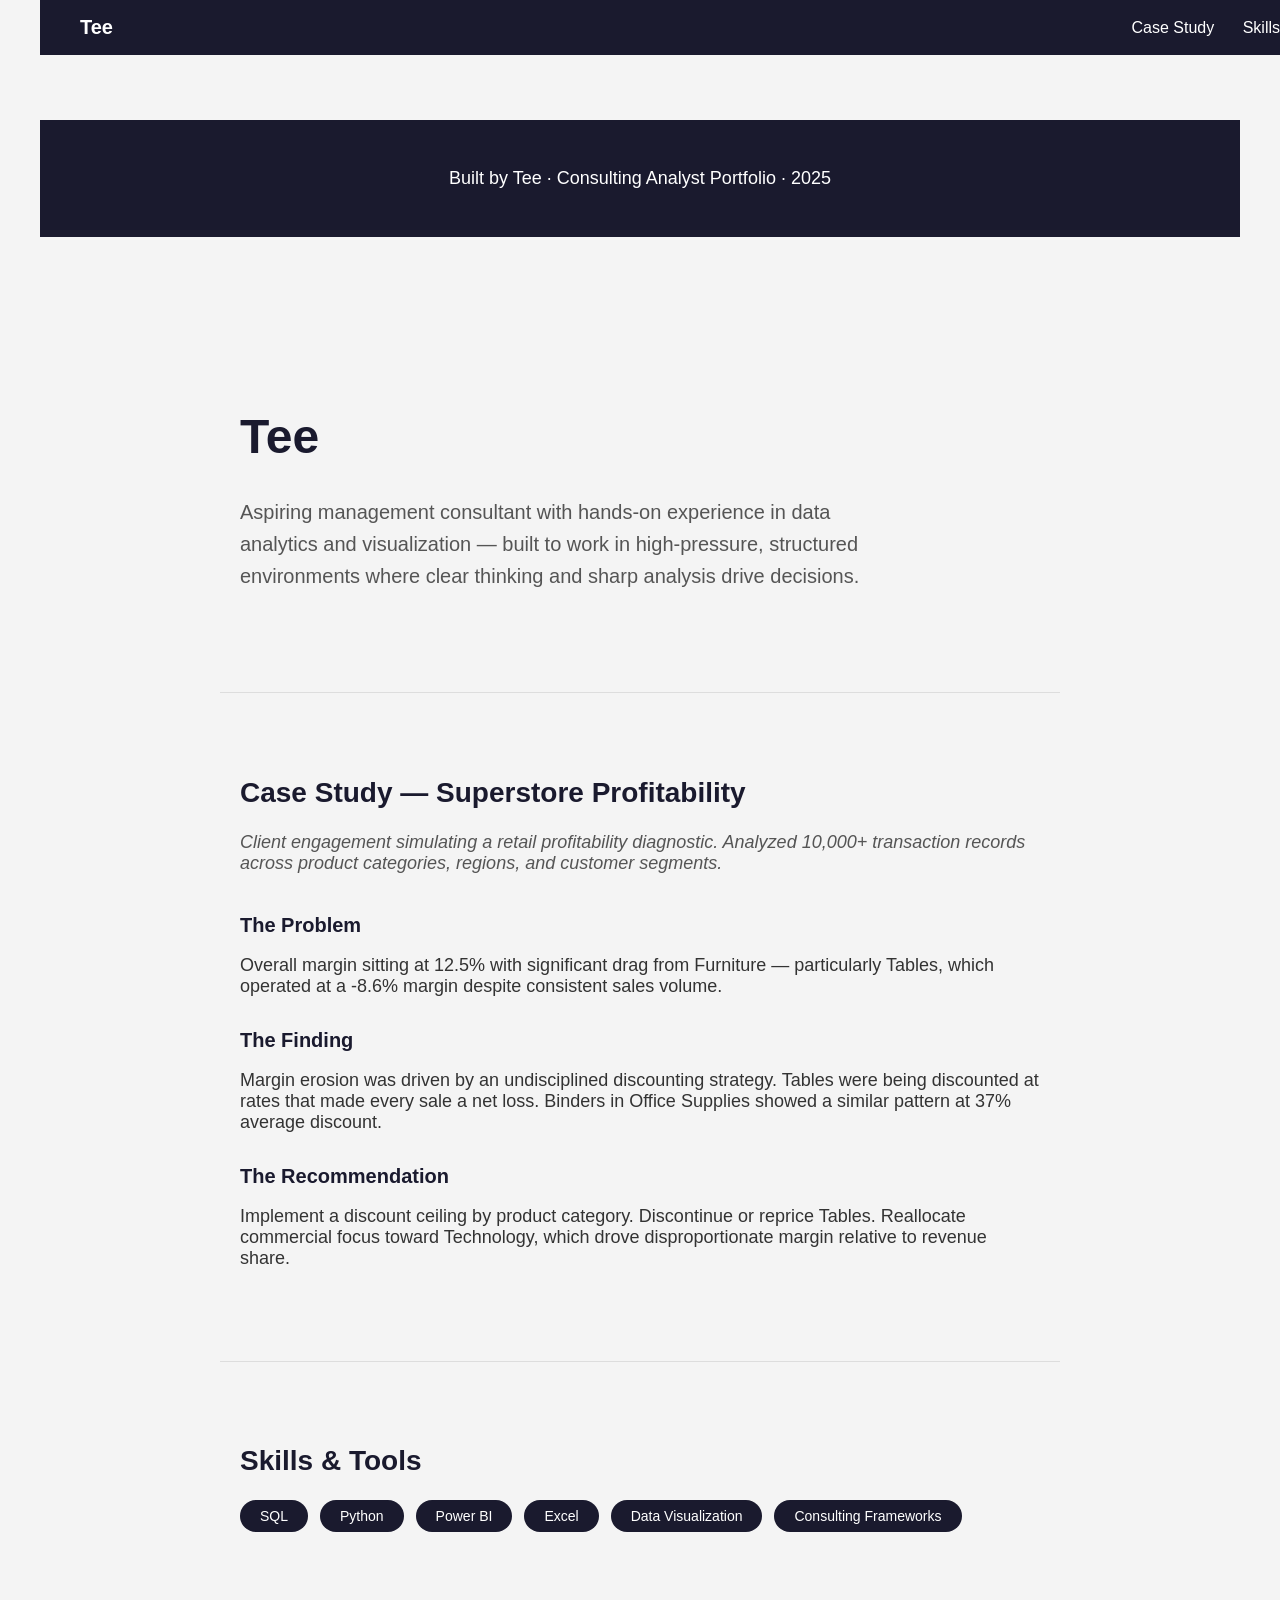
==== index.html @ 63c37767 "Update index.html" ====
<!DOCTYPE html>
<html lang="en">
<head>
  <meta charset="UTF-8">
  <meta name="viewport" content="width=device-width, initial-scale=1.0">
  <title>Tee Pham | Consulting Analyst Portfolio</title>
  <link rel="stylesheet" href="styles.css">
</head>

  <footer class="footer">
  <p>Built by Tee · Consulting Analyst Portfolio · 2025</p>
</footer>
  
<body>

  <nav class="navbar">
  <span class="nav-name">Tee</span>
  <div class="nav-links">
    <a href="#case">Case Study</a>
    <a href="#skills">Skills</a>
  </div>
</nav>
  
  <div class="hero">
    <h1>Tee</h1>
    <p class="tagline">Aspiring management consultant with hands-on experience in data analytics and visualization — built to work in high-pressure, structured environments where clear thinking and sharp analysis drive decisions.</p>
  </div>

<div class="section" id="case">
  <h2>Case Study — Superstore Profitability</h2>
  <p class="case-context">Client engagement simulating a retail profitability diagnostic. Analyzed 10,000+ transaction records across product categories, regions, and customer segments.</p>

  <div class="finding">
    <h3>The Problem</h3>
    <p>Overall margin sitting at 12.5% with significant drag from Furniture — particularly Tables, which operated at a -8.6% margin despite consistent sales volume.</p>
  </div>

  <div class="finding">
    <h3>The Finding</h3>
    <p>Margin erosion was driven by an undisciplined discounting strategy. Tables were being discounted at rates that made every sale a net loss. Binders in Office Supplies showed a similar pattern at 37% average discount.</p>
  </div>

  <div class="finding">
    <h3>The Recommendation</h3>
    <p>Implement a discount ceiling by product category. Discontinue or reprice Tables. Reallocate commercial focus toward Technology, which drove disproportionate margin relative to revenue share.</p>
  </div>
</div>

<div class="section" id="skills">
  <h2>Skills & Tools</h2>
  <div class="skills-grid">
    <div class="skill-item">SQL</div>
    <div class="skill-item">Python</div>
    <div class="skill-item">Power BI</div>
    <div class="skill-item">Excel</div>
    <div class="skill-item">Data Visualization</div>
    <div class="skill-item">Consulting Frameworks</div>
  </div>
</div>
</body>
</html>
---- styles.css ----
body {
  font-family: Arial, sans-serif;
  background-color: #f4f4f4;
  color: #333333;
  margin: 0;
  padding: 40px;
}

h1 {
  font-size: 48px;
  color: #1a1a2e;
}

p {
  font-size: 18px;
}
.hero {
  max-width: 800px;
  margin: 0 auto;
  padding: 80px 20px;
}

.tagline {
  font-size: 20px;
  color: #555555;
  line-height: 1.6;
  max-width: 650px;
}
.section {
  max-width: 800px;
  margin: 0 auto;
  padding: 60px 20px;
  border-top: 1px solid #dddddd;
}

h2 {
  font-size: 28px;
  color: #1a1a2e;
}
.skills-grid {
  display: flex;
  flex-wrap: wrap;
  gap: 12px;
  margin-top: 20px;
}

.skill-item {
  background-color: #1a1a2e;
  color: #ffffff;
  padding: 8px 20px;
  border-radius: 20px;
  font-size: 14px;
}
.navbar {
  position: fixed;
  top: 0;
  width: 100%;
  background-color: #1a1a2e;
  padding: 16px 40px;
  display: flex;
  justify-content: space-between;
  align-items: center;
  box-sizing: border-box;
}

.nav-name {
  color: #ffffff;
  font-size: 20px;
  font-weight: bold;
}

.nav-links a {
  color: #ffffff;
  text-decoration: none;
  margin-left: 24px;
  font-size: 16px;
}

.hero {
  padding-top: 140px;
}

.footer {
  background-color: #1a1a2e;
  color: #ffffff;
  text-align: center;
  padding: 30px;
  margin-top: 80px;
  font-size: 14px;
}

.finding {
  margin-bottom: 32px;
}

.finding h3 {
  color: #1a1a2e;
  font-size: 20px;
  margin-bottom: 8px;
}

.case-context {
  color: #555555;
  font-style: italic;
  margin-bottom: 40px;
}
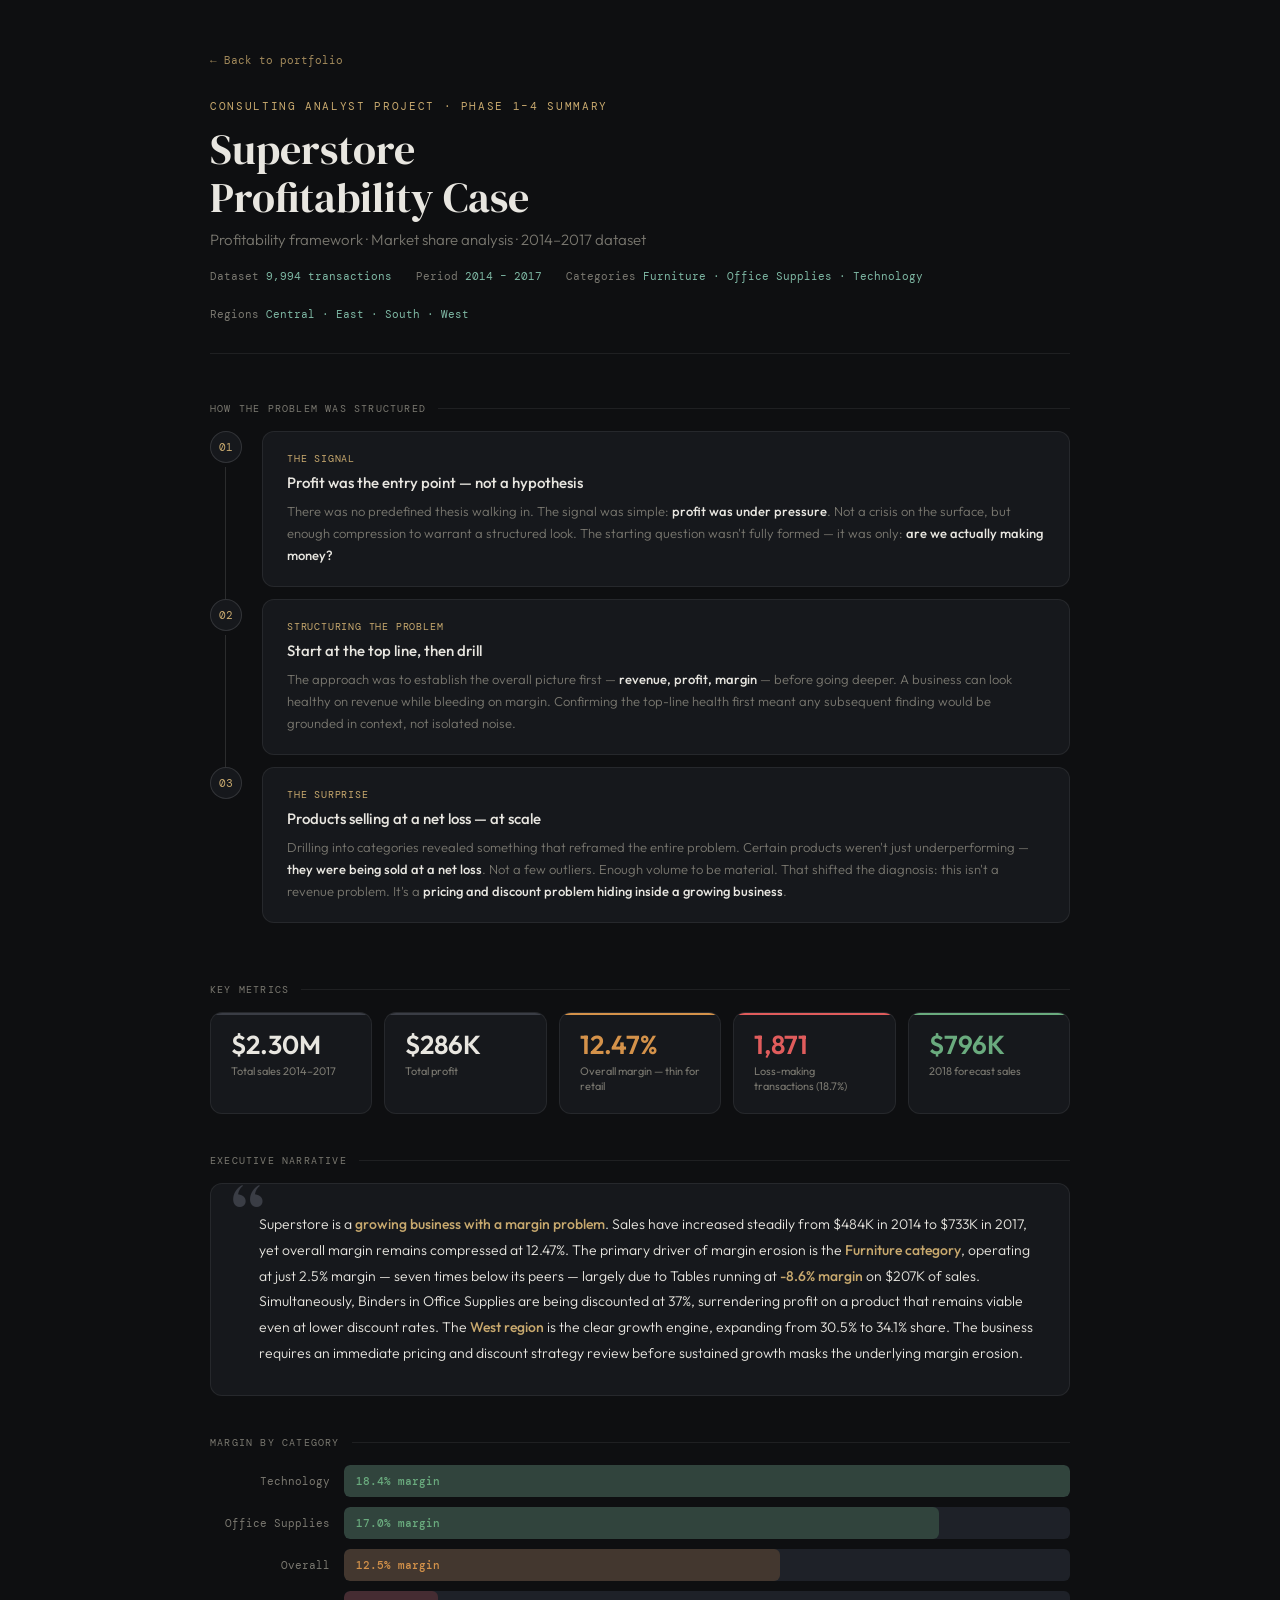
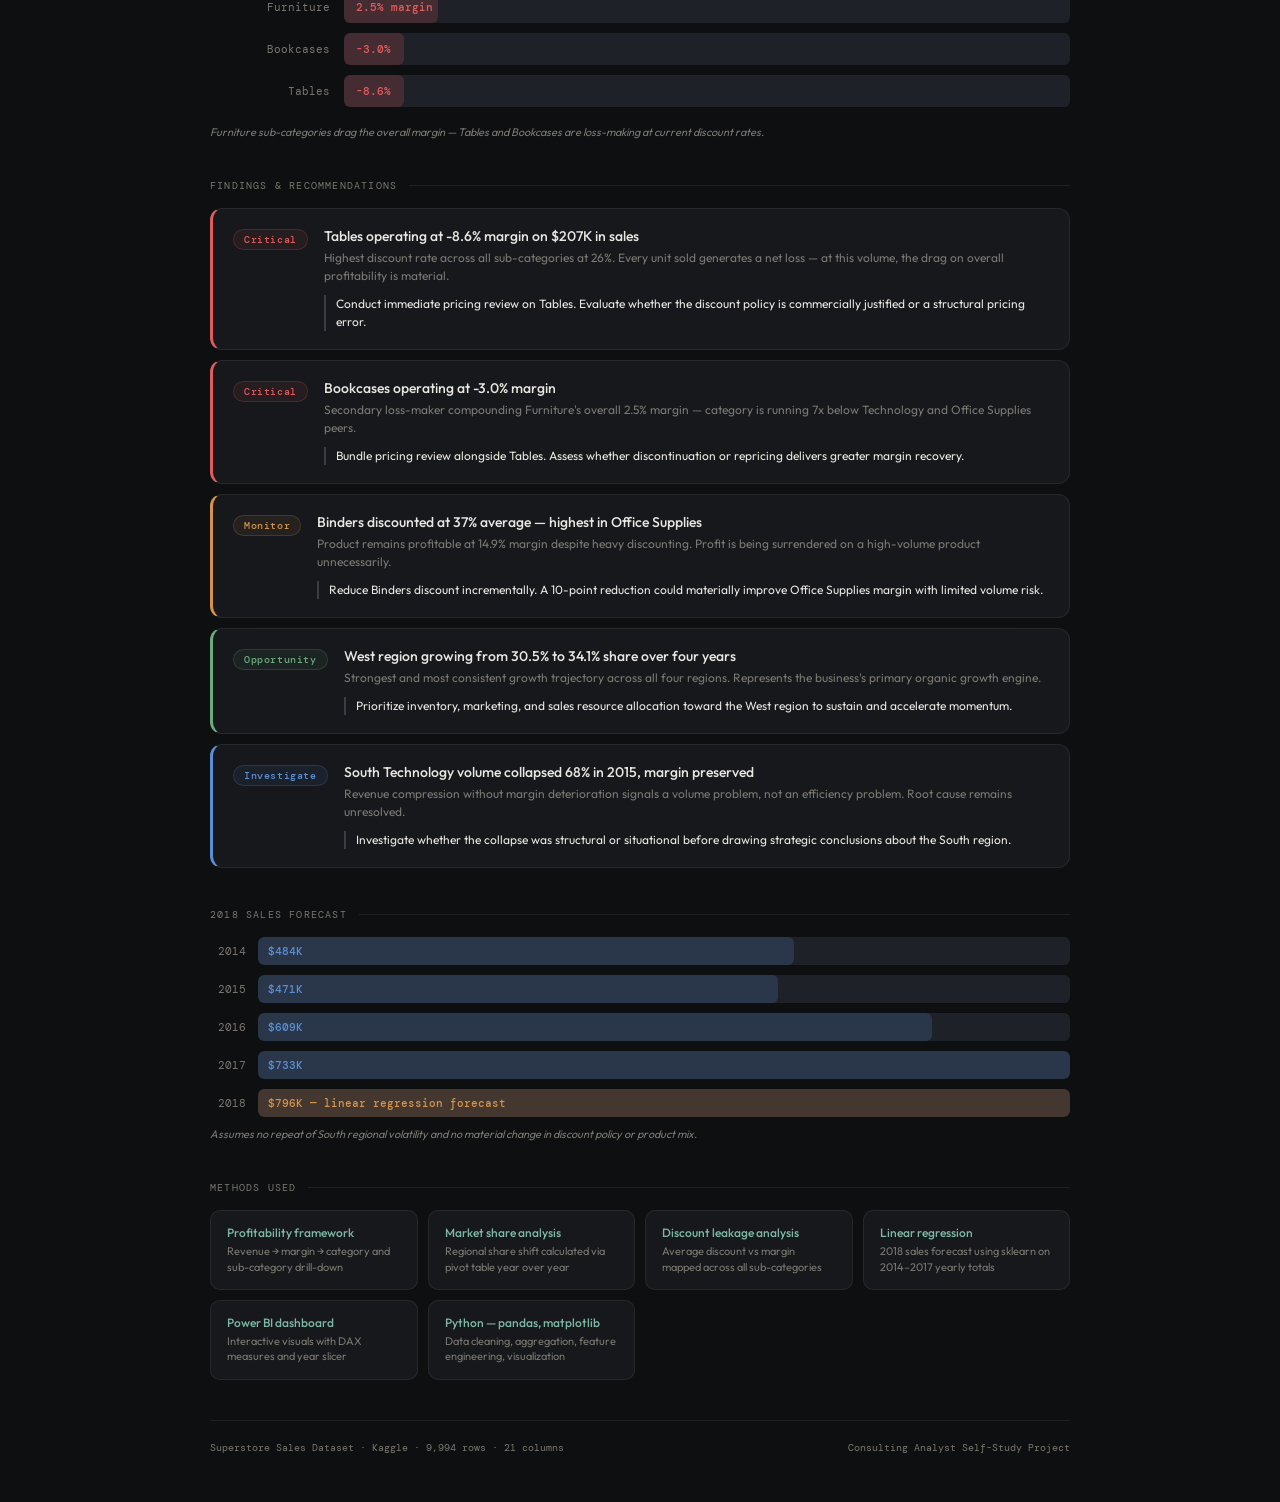
==== commit 8913bdb0: "Update index.html" ====
--- a/index.html
+++ b/index.html
@@ -1,61 +1,363 @@
 <!DOCTYPE html>
 <html lang="en">
 <head>
-  <meta charset="UTF-8">
-  <meta name="viewport" content="width=device-width, initial-scale=1.0">
-  <title>Tee Pham | Consulting Analyst Portfolio</title>
-  <link rel="stylesheet" href="styles.css">
+<meta charset="UTF-8">
+<meta name="viewport" content="width=device-width, initial-scale=1.0">
+<title>Superstore — Case Study</title>
+<link href="https://fonts.googleapis.com/css2?family=DM+Serif+Display&family=DM+Mono:wght@400;500&family=Outfit:wght@300;400;500;600&display=swap" rel="stylesheet">
+<style>
+  *, *::before, *::after { box-sizing: border-box; margin: 0; padding: 0; }
+  :root {
+    --bg: #0e0f11; --surface: #16181c; --surface2: #1e2128;
+    --border: rgba(255,255,255,0.07); --border2: rgba(255,255,255,0.12);
+    --text: #e8e6e0; --muted: #7a7870; --subtle: #3a3d45;
+    --accent: #c8a96e; --accent2: #7eb8a4;
+    --red: #e05c5c; --amber: #d4924a; --green: #6aab7e; --blue: #5b8fd4;
+    --red-bg: rgba(224,92,92,0.08); --amber-bg: rgba(212,146,74,0.08);
+    --green-bg: rgba(106,171,126,0.08); --blue-bg: rgba(91,143,212,0.08);
+  }
+
+  body { font-family: 'Outfit', sans-serif; background: var(--bg); color: var(--text); min-height: 100vh; padding: 48px 24px; }
+  .page { max-width: 860px; margin: 0 auto; }
+
+  /* HEADER */
+  .header { margin-bottom: 48px; border-bottom: 1px solid var(--border); padding-bottom: 32px; }
+  .eyebrow { font-family: 'DM Mono', monospace; font-size: 11px; letter-spacing: 0.15em; color: var(--accent); text-transform: uppercase; margin-bottom: 12px; }
+  .title { font-family: 'DM Serif Display', serif; font-size: 42px; font-weight: 400; line-height: 1.15; color: var(--text); margin-bottom: 8px; }
+  .subtitle { font-size: 15px; color: var(--muted); font-weight: 300; }
+  .meta { display: flex; gap: 24px; margin-top: 20px; flex-wrap: wrap; }
+  .meta-item { font-family: 'DM Mono', monospace; font-size: 11px; color: var(--muted); }
+  .meta-item span { color: var(--accent2); }
+
+  /* SECTION LABEL */
+  .section-label { font-family: 'DM Mono', monospace; font-size: 10px; letter-spacing: 0.12em; text-transform: uppercase; color: var(--muted); margin-bottom: 16px; display: flex; align-items: center; gap: 12px; }
+  .section-label::after { content: ''; flex: 1; height: 1px; background: var(--border); }
+
+  /* THINKING PROCESS TIMELINE */
+  .process { margin-bottom: 48px; display: flex; flex-direction: column; gap: 0; }
+  .process-step { display: flex; gap: 20px; position: relative; }
+  .process-step:not(:last-child)::after {
+    content: '';
+    position: absolute;
+    left: 15px;
+    top: 36px;
+    bottom: -12px;
+    width: 1px;
+    background: var(--border2);
+  }
+  .step-marker {
+    display: flex;
+    flex-direction: column;
+    align-items: center;
+    flex-shrink: 0;
+  }
+  .step-dot {
+    width: 32px;
+    height: 32px;
+    border-radius: 50%;
+    border: 1px solid var(--border2);
+    background: var(--surface);
+    display: flex;
+    align-items: center;
+    justify-content: center;
+    font-family: 'DM Mono', monospace;
+    font-size: 11px;
+    color: var(--accent);
+    flex-shrink: 0;
+    position: relative;
+    z-index: 1;
+  }
+  .step-content {
+    background: var(--surface);
+    border: 1px solid var(--border);
+    border-radius: 12px;
+    padding: 20px 24px;
+    margin-bottom: 12px;
+    flex: 1;
+  }
+  .step-content:hover { border-color: var(--border2); }
+  .step-tag {
+    font-family: 'DM Mono', monospace;
+    font-size: 10px;
+    letter-spacing: 0.08em;
+    text-transform: uppercase;
+    color: var(--accent);
+    margin-bottom: 8px;
+  }
+  .step-title {
+    font-size: 15px;
+    font-weight: 500;
+    color: var(--text);
+    margin-bottom: 8px;
+  }
+  .step-body {
+    font-size: 13px;
+    color: var(--muted);
+    line-height: 1.7;
+    font-weight: 300;
+  }
+  .step-body strong { color: var(--text); font-weight: 500; }
+
+  /* KPI */
+  .kpi-row { display: grid; grid-template-columns: repeat(auto-fit, minmax(140px, 1fr)); gap: 12px; margin-bottom: 40px; }
+  .kpi { background: var(--surface); border: 1px solid var(--border); border-radius: 12px; padding: 18px 20px; position: relative; overflow: hidden; }
+  .kpi::before { content: ''; position: absolute; top: 0; left: 0; right: 0; height: 2px; background: var(--subtle); }
+  .kpi.warn::before { background: var(--amber); }
+  .kpi.danger::before { background: var(--red); }
+  .kpi.good::before { background: var(--green); }
+  .kpi-val { font-size: 26px; font-weight: 600; line-height: 1.1; margin-bottom: 4px; }
+  .kpi.warn .kpi-val { color: var(--amber); }
+  .kpi.danger .kpi-val { color: var(--red); }
+  .kpi.good .kpi-val { color: var(--green); }
+  .kpi-label { font-size: 11px; color: var(--muted); font-weight: 400; line-height: 1.4; }
+
+  /* NARRATIVE */
+  .narrative { background: var(--surface); border: 1px solid var(--border); border-radius: 12px; padding: 28px 32px; margin-bottom: 40px; position: relative; }
+  .narrative::before { content: '\201C'; font-family: 'DM Serif Display', serif; font-size: 80px; color: var(--subtle); position: absolute; top: -8px; left: 20px; line-height: 1; }
+  .narrative-text { font-size: 14px; color: var(--text); line-height: 1.85; font-weight: 300; padding-left: 16px; }
+  .narrative-text strong { color: var(--accent); font-weight: 500; }
+
+  /* MARGIN VISUAL */
+  .margin-chart { margin-bottom: 40px; display: flex; flex-direction: column; gap: 10px; }
+  .margin-row { display: flex; align-items: center; gap: 14px; }
+  .margin-label { font-family: 'DM Mono', monospace; font-size: 11px; color: var(--muted); width: 120px; text-align: right; flex-shrink: 0; }
+  .margin-track { flex: 1; height: 32px; background: var(--surface2); border-radius: 6px; overflow: hidden; position: relative; }
+  .margin-fill {
+    height: 100%;
+    border-radius: 6px;
+    display: flex;
+    align-items: center;
+    padding: 0 12px;
+    font-family: 'DM Mono', monospace;
+    font-size: 11px;
+    font-weight: 500;
+    white-space: nowrap;
+    animation: grow 1.2s ease forwards;
+    min-width: 60px;
+  }
+  @keyframes grow { from { width: 0 !important; opacity: 0; } }
+  .fill-green { background: rgba(106,171,126,0.25); color: var(--green); }
+  .fill-amber { background: rgba(212,146,74,0.2); color: var(--amber); }
+  .fill-red { background: rgba(224,92,92,0.2); color: var(--red); }
+  .margin-note { font-size: 11px; color: var(--muted); font-style: italic; margin-top: 8px; }
+
+  /* FINDINGS */
+  .findings { margin-bottom: 40px; display: flex; flex-direction: column; gap: 10px; }
+  .finding { background: var(--surface); border: 1px solid var(--border); border-radius: 12px; padding: 18px 20px; display: flex; gap: 16px; align-items: flex-start; transition: border-color 0.2s; }
+  .finding:hover { border-color: var(--border2); }
+  .finding.critical { border-left: 3px solid var(--red); }
+  .finding.monitor { border-left: 3px solid var(--amber); }
+  .finding.opportunity { border-left: 3px solid var(--green); }
+  .finding.investigate { border-left: 3px solid var(--blue); }
+  .badge { font-family: 'DM Mono', monospace; font-size: 10px; font-weight: 500; letter-spacing: 0.06em; padding: 3px 10px; border-radius: 20px; white-space: nowrap; margin-top: 2px; }
+  .badge-red { background: var(--red-bg); color: var(--red); border: 1px solid rgba(224,92,92,0.2); }
+  .badge-amber { background: var(--amber-bg); color: var(--amber); border: 1px solid rgba(212,146,74,0.2); }
+  .badge-green { background: var(--green-bg); color: var(--green); border: 1px solid rgba(106,171,126,0.2); }
+  .badge-blue { background: var(--blue-bg); color: var(--blue); border: 1px solid rgba(91,143,212,0.2); }
+  .finding-body { flex: 1; }
+  .finding-title { font-size: 14px; font-weight: 500; color: var(--text); margin-bottom: 4px; }
+  .finding-sub { font-size: 12px; color: var(--muted); margin-bottom: 10px; line-height: 1.5; }
+  .finding-rec { font-size: 12px; color: var(--text); border-left: 2px solid var(--subtle); padding-left: 10px; line-height: 1.5; }
+
+  /* FORECAST */
+  .forecast { margin-bottom: 40px; }
+  .bar-row { display: flex; align-items: center; gap: 12px; margin-bottom: 10px; }
+  .bar-year { font-family: 'DM Mono', monospace; font-size: 11px; color: var(--muted); width: 36px; text-align: right; }
+  .bar-track { flex: 1; height: 28px; background: var(--surface2); border-radius: 6px; overflow: hidden; }
+  .bar-fill { height: 100%; border-radius: 6px; display: flex; align-items: center; padding: 0 10px; font-family: 'DM Mono', monospace; font-size: 11px; font-weight: 500; white-space: nowrap; animation: grow 1s ease forwards; }
+  .actual { background: rgba(91,143,212,0.2); color: var(--blue); }
+  .forecast-bar { background: rgba(212,146,74,0.2); color: var(--amber); }
+  .forecast-note { font-size: 11px; color: var(--muted); margin-top: 8px; font-style: italic; }
+
+  /* METHODS */
+  .methods { display: grid; grid-template-columns: repeat(auto-fit, minmax(180px, 1fr)); gap: 10px; margin-bottom: 40px; }
+  .method { background: var(--surface); border: 1px solid var(--border); border-radius: 10px; padding: 14px 16px; }
+  .method-title { font-size: 12px; font-weight: 500; color: var(--accent2); margin-bottom: 4px; }
+  .method-desc { font-size: 11px; color: var(--muted); line-height: 1.4; }
+
+  /* FOOTER */
+  .footer { border-top: 1px solid var(--border); padding-top: 20px; display: flex; justify-content: space-between; align-items: center; flex-wrap: wrap; gap: 8px; }
+  .footer span { font-family: 'DM Mono', monospace; font-size: 10px; color: var(--muted); }
+  .back-link { font-family: 'DM Mono', monospace; font-size: 11px; color: var(--accent); text-decoration: none; display: inline-flex; align-items: center; gap: 6px; margin-bottom: 32px; opacity: 0.8; }
+  .back-link:hover { opacity: 1; }
+</style>
 </head>
-
-  <footer class="footer">
-  <p>Built by Tee · Consulting Analyst Portfolio · 2025</p>
-</footer>
-  
 <body>
-
-  <nav class="navbar">
-  <span class="nav-name">Tee</span>
-  <div class="nav-links">
-    <a href="#case">Case Study</a>
-    <a href="#skills">Skills</a>
-  </div>
-</nav>
-  
-  <div class="hero">
-    <h1>Tee</h1>
-    <p class="tagline">Aspiring management consultant with hands-on experience in data analytics and visualization — built to work in high-pressure, structured environments where clear thinking and sharp analysis drive decisions.</p>
-  </div>
-
-<div class="section" id="case">
-  <h2>Case Study — Superstore Profitability</h2>
-  <p class="case-context">Client engagement simulating a retail profitability diagnostic. Analyzed 10,000+ transaction records across product categories, regions, and customer segments.</p>
-
-  <div class="finding">
-    <h3>The Problem</h3>
-    <p>Overall margin sitting at 12.5% with significant drag from Furniture — particularly Tables, which operated at a -8.6% margin despite consistent sales volume.</p>
-  </div>
-
-  <div class="finding">
-    <h3>The Finding</h3>
-    <p>Margin erosion was driven by an undisciplined discounting strategy. Tables were being discounted at rates that made every sale a net loss. Binders in Office Supplies showed a similar pattern at 37% average discount.</p>
-  </div>
-
-  <div class="finding">
-    <h3>The Recommendation</h3>
-    <p>Implement a discount ceiling by product category. Discontinue or reprice Tables. Reallocate commercial focus toward Technology, which drove disproportionate margin relative to revenue share.</p>
-  </div>
-</div>
-
-<div class="section" id="skills">
-  <h2>Skills & Tools</h2>
-  <div class="skills-grid">
-    <div class="skill-item">SQL</div>
-    <div class="skill-item">Python</div>
-    <div class="skill-item">Power BI</div>
-    <div class="skill-item">Excel</div>
-    <div class="skill-item">Data Visualization</div>
-    <div class="skill-item">Consulting Frameworks</div>
-  </div>
+<div class="page">
+
+  <a href="index.html" class="back-link">← Back to portfolio</a>
+
+  <div class="header">
+    <p class="eyebrow">Consulting analyst project · Phase 1–4 summary</p>
+    <h1 class="title">Superstore<br>Profitability Case</h1>
+    <p class="subtitle">Profitability framework · Market share analysis · 2014–2017 dataset</p>
+    <div class="meta">
+      <div class="meta-item">Dataset <span>9,994 transactions</span></div>
+      <div class="meta-item">Period <span>2014 – 2017</span></div>
+      <div class="meta-item">Categories <span>Furniture · Office Supplies · Technology</span></div>
+      <div class="meta-item">Regions <span>Central · East · South · West</span></div>
+    </div>
+  </div>
+
+  <!-- THINKING PROCESS -->
+  <p class="section-label">How the problem was structured</p>
+  <div class="process">
+
+    <div class="process-step">
+      <div class="step-marker">
+        <div class="step-dot">01</div>
+      </div>
+      <div class="step-content">
+        <p class="step-tag">The signal</p>
+        <p class="step-title">Profit was the entry point — not a hypothesis</p>
+        <p class="step-body">There was no predefined thesis walking in. The signal was simple: <strong>profit was under pressure</strong>. Not a crisis on the surface, but enough compression to warrant a structured look. The starting question wasn't fully formed — it was only: <strong>are we actually making money?</strong></p>
+      </div>
+    </div>
+
+    <div class="process-step">
+      <div class="step-marker">
+        <div class="step-dot">02</div>
+      </div>
+      <div class="step-content">
+        <p class="step-tag">Structuring the problem</p>
+        <p class="step-title">Start at the top line, then drill</p>
+        <p class="step-body">The approach was to establish the overall picture first — <strong>revenue, profit, margin</strong> — before going deeper. A business can look healthy on revenue while bleeding on margin. Confirming the top-line health first meant any subsequent finding would be grounded in context, not isolated noise.</p>
+      </div>
+    </div>
+
+    <div class="process-step">
+      <div class="step-marker">
+        <div class="step-dot">03</div>
+      </div>
+      <div class="step-content">
+        <p class="step-tag">The surprise</p>
+        <p class="step-title">Products selling at a net loss — at scale</p>
+        <p class="step-body">Drilling into categories revealed something that reframed the entire problem. Certain products weren't just underperforming — <strong>they were being sold at a net loss</strong>. Not a few outliers. Enough volume to be material. That shifted the diagnosis: this isn't a revenue problem. It's a <strong>pricing and discount problem hiding inside a growing business</strong>.</p>
+      </div>
+    </div>
+
+  </div>
+
+  <!-- KEY METRICS -->
+  <p class="section-label">Key metrics</p>
+  <div class="kpi-row">
+    <div class="kpi"><div class="kpi-val">$2.30M</div><div class="kpi-label">Total sales 2014–2017</div></div>
+    <div class="kpi"><div class="kpi-val">$286K</div><div class="kpi-label">Total profit</div></div>
+    <div class="kpi warn"><div class="kpi-val">12.47%</div><div class="kpi-label">Overall margin — thin for retail</div></div>
+    <div class="kpi danger"><div class="kpi-val">1,871</div><div class="kpi-label">Loss-making transactions (18.7%)</div></div>
+    <div class="kpi good"><div class="kpi-val">$796K</div><div class="kpi-label">2018 forecast sales</div></div>
+  </div>
+
+  <!-- EXECUTIVE NARRATIVE -->
+  <p class="section-label">Executive narrative</p>
+  <div class="narrative">
+    <p class="narrative-text">
+      Superstore is a <strong>growing business with a margin problem</strong>. Sales have increased steadily from $484K in 2014 to $733K in 2017, yet overall margin remains compressed at 12.47%. The primary driver of margin erosion is the <strong>Furniture category</strong>, operating at just 2.5% margin — seven times below its peers — largely due to Tables running at <strong>-8.6% margin</strong> on $207K of sales. Simultaneously, Binders in Office Supplies are being discounted at 37%, surrendering profit on a product that remains viable even at lower discount rates. The <strong>West region</strong> is the clear growth engine, expanding from 30.5% to 34.1% share. The business requires an immediate pricing and discount strategy review before sustained growth masks the underlying margin erosion.
+    </p>
+  </div>
+
+  <!-- MARGIN BREAKDOWN -->
+  <p class="section-label">Margin by category</p>
+  <div class="margin-chart">
+    <div class="margin-row">
+      <span class="margin-label">Technology</span>
+      <div class="margin-track"><div class="margin-fill fill-green" style="width: 100%">18.4% margin</div></div>
+    </div>
+    <div class="margin-row">
+      <span class="margin-label">Office Supplies</span>
+      <div class="margin-track"><div class="margin-fill fill-green" style="width: 82%">17.0% margin</div></div>
+    </div>
+    <div class="margin-row">
+      <span class="margin-label">Overall</span>
+      <div class="margin-track"><div class="margin-fill fill-amber" style="width: 60%">12.5% margin</div></div>
+    </div>
+    <div class="margin-row">
+      <span class="margin-label">Furniture</span>
+      <div class="margin-track"><div class="margin-fill fill-red" style="width: 13%">2.5% margin</div></div>
+    </div>
+    <div class="margin-row">
+      <span class="margin-label">Bookcases</span>
+      <div class="margin-track"><div class="margin-fill fill-red" style="width: 6%">-3.0%</div></div>
+    </div>
+    <div class="margin-row">
+      <span class="margin-label">Tables</span>
+      <div class="margin-track"><div class="margin-fill fill-red" style="width: 4%">-8.6%</div></div>
+    </div>
+    <p class="margin-note">Furniture sub-categories drag the overall margin — Tables and Bookcases are loss-making at current discount rates.</p>
+  </div>
+
+  <!-- FINDINGS -->
+  <p class="section-label">Findings & recommendations</p>
+  <div class="findings">
+    <div class="finding critical">
+      <span class="badge badge-red">Critical</span>
+      <div class="finding-body">
+        <p class="finding-title">Tables operating at -8.6% margin on $207K in sales</p>
+        <p class="finding-sub">Highest discount rate across all sub-categories at 26%. Every unit sold generates a net loss — at this volume, the drag on overall profitability is material.</p>
+        <p class="finding-rec">Conduct immediate pricing review on Tables. Evaluate whether the discount policy is commercially justified or a structural pricing error.</p>
+      </div>
+    </div>
+    <div class="finding critical">
+      <span class="badge badge-red">Critical</span>
+      <div class="finding-body">
+        <p class="finding-title">Bookcases operating at -3.0% margin</p>
+        <p class="finding-sub">Secondary loss-maker compounding Furniture's overall 2.5% margin — category is running 7x below Technology and Office Supplies peers.</p>
+        <p class="finding-rec">Bundle pricing review alongside Tables. Assess whether discontinuation or repricing delivers greater margin recovery.</p>
+      </div>
+    </div>
+    <div class="finding monitor">
+      <span class="badge badge-amber">Monitor</span>
+      <div class="finding-body">
+        <p class="finding-title">Binders discounted at 37% average — highest in Office Supplies</p>
+        <p class="finding-sub">Product remains profitable at 14.9% margin despite heavy discounting. Profit is being surrendered on a high-volume product unnecessarily.</p>
+        <p class="finding-rec">Reduce Binders discount incrementally. A 10-point reduction could materially improve Office Supplies margin with limited volume risk.</p>
+      </div>
+    </div>
+    <div class="finding opportunity">
+      <span class="badge badge-green">Opportunity</span>
+      <div class="finding-body">
+        <p class="finding-title">West region growing from 30.5% to 34.1% share over four years</p>
+        <p class="finding-sub">Strongest and most consistent growth trajectory across all four regions. Represents the business's primary organic growth engine.</p>
+        <p class="finding-rec">Prioritize inventory, marketing, and sales resource allocation toward the West region to sustain and accelerate momentum.</p>
+      </div>
+    </div>
+    <div class="finding investigate">
+      <span class="badge badge-blue">Investigate</span>
+      <div class="finding-body">
+        <p class="finding-title">South Technology volume collapsed 68% in 2015, margin preserved</p>
+        <p class="finding-sub">Revenue compression without margin deterioration signals a volume problem, not an efficiency problem. Root cause remains unresolved.</p>
+        <p class="finding-rec">Investigate whether the collapse was structural or situational before drawing strategic conclusions about the South region.</p>
+      </div>
+    </div>
+  </div>
+
+  <!-- FORECAST -->
+  <p class="section-label">2018 sales forecast</p>
+  <div class="forecast">
+    <div class="bar-row"><span class="bar-year">2014</span><div class="bar-track"><div class="bar-fill actual" style="width:66%">$484K</div></div></div>
+    <div class="bar-row"><span class="bar-year">2015</span><div class="bar-track"><div class="bar-fill actual" style="width:64%">$471K</div></div></div>
+    <div class="bar-row"><span class="bar-year">2016</span><div class="bar-track"><div class="bar-fill actual" style="width:83%">$609K</div></div></div>
+    <div class="bar-row"><span class="bar-year">2017</span><div class="bar-track"><div class="bar-fill actual" style="width:100%">$733K</div></div></div>
+    <div class="bar-row"><span class="bar-year">2018</span><div class="bar-track"><div class="bar-fill forecast-bar" style="width:100%">$796K — linear regression forecast</div></div></div>
+    <p class="forecast-note">Assumes no repeat of South regional volatility and no material change in discount policy or product mix.</p>
+  </div>
+
+  <!-- METHODS -->
+  <p class="section-label">Methods used</p>
+  <div class="methods">
+    <div class="method"><p class="method-title">Profitability framework</p><p class="method-desc">Revenue → margin → category and sub-category drill-down</p></div>
+    <div class="method"><p class="method-title">Market share analysis</p><p class="method-desc">Regional share shift calculated via pivot table year over year</p></div>
+    <div class="method"><p class="method-title">Discount leakage analysis</p><p class="method-desc">Average discount vs margin mapped across all sub-categories</p></div>
+    <div class="method"><p class="method-title">Linear regression</p><p class="method-desc">2018 sales forecast using sklearn on 2014–2017 yearly totals</p></div>
+    <div class="method"><p class="method-title">Power BI dashboard</p><p class="method-desc">Interactive visuals with DAX measures and year slicer</p></div>
+    <div class="method"><p class="method-title">Python — pandas, matplotlib</p><p class="method-desc">Data cleaning, aggregation, feature engineering, visualization</p></div>
+  </div>
+
+  <div class="footer">
+    <span>Superstore Sales Dataset · Kaggle · 9,994 rows · 21 columns</span>
+    <span>Consulting Analyst Self-Study Project</span>
+  </div>
+
 </div>
 </body>
 </html>
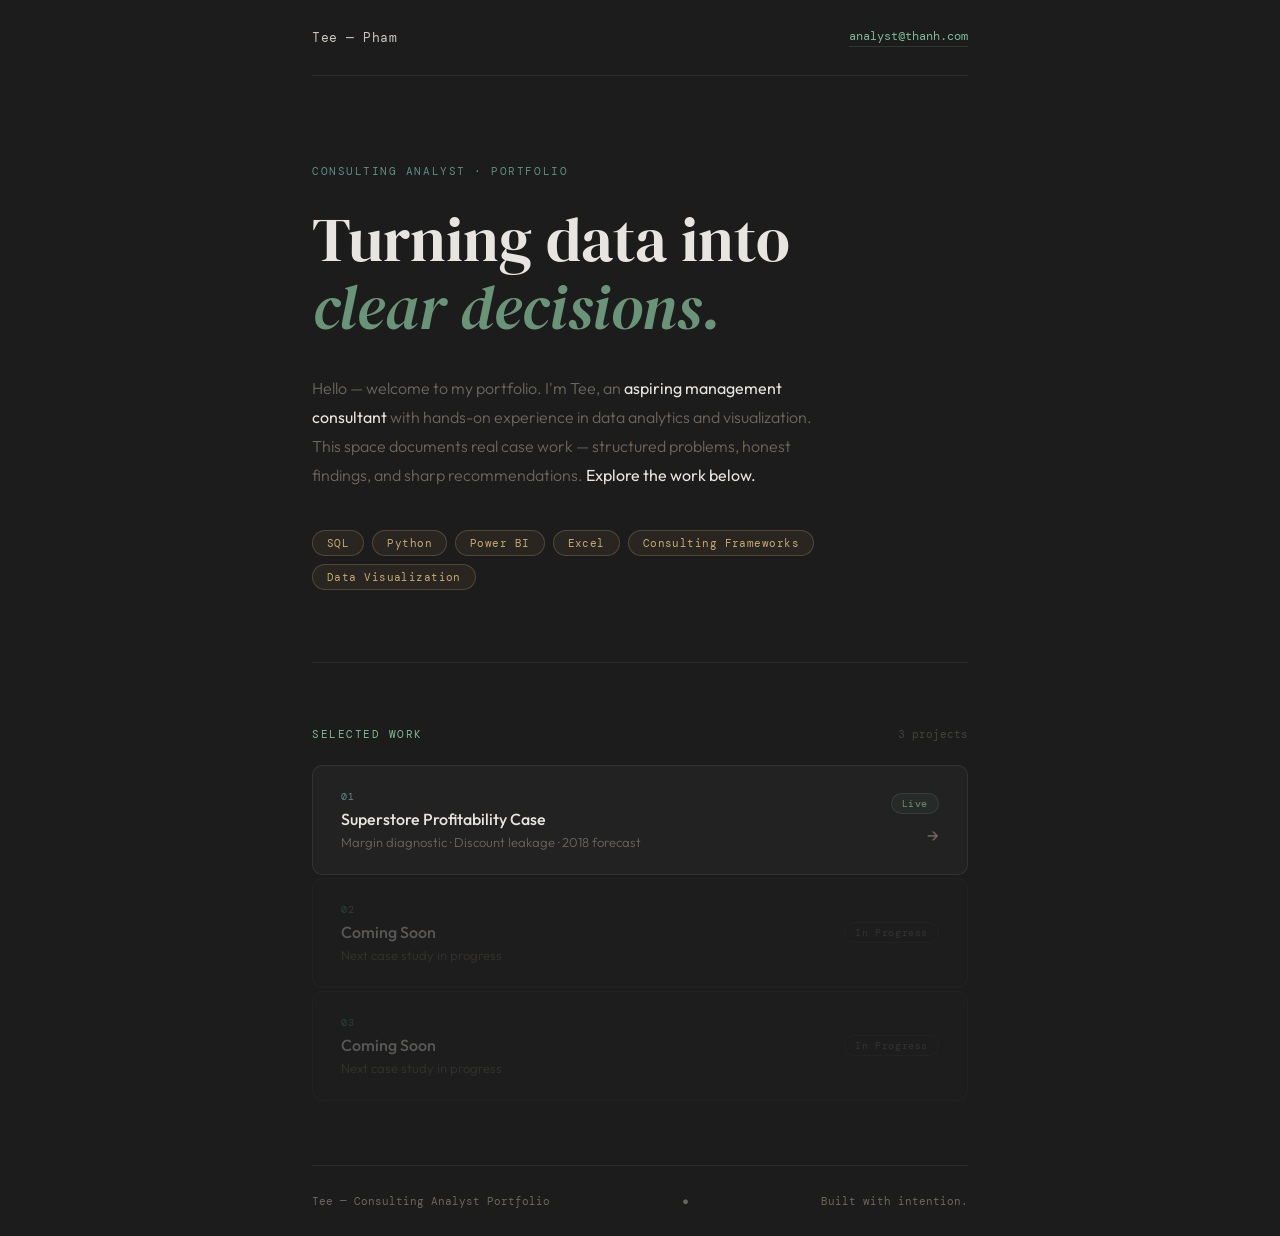
==== commit 918bdf4f: "Update index.html" ====
--- a/index.html
+++ b/index.html
@@ -3,361 +3,344 @@
 <head>
 <meta charset="UTF-8">
 <meta name="viewport" content="width=device-width, initial-scale=1.0">
-<title>Superstore — Case Study</title>
-<link href="https://fonts.googleapis.com/css2?family=DM+Serif+Display&family=DM+Mono:wght@400;500&family=Outfit:wght@300;400;500;600&display=swap" rel="stylesheet">
+<title>Tee — Consulting Analyst</title>
+<link href="https://fonts.googleapis.com/css2?family=DM+Serif+Display:ital@0;1&family=DM+Mono:wght@400;500&family=Outfit:wght@300;400;500&display=swap" rel="stylesheet">
 <style>
   *, *::before, *::after { box-sizing: border-box; margin: 0; padding: 0; }
+
   :root {
-    --bg: #0e0f11; --surface: #16181c; --surface2: #1e2128;
-    --border: rgba(255,255,255,0.07); --border2: rgba(255,255,255,0.12);
-    --text: #e8e6e0; --muted: #7a7870; --subtle: #3a3d45;
-    --accent: #c8a96e; --accent2: #7eb8a4;
-    --red: #e05c5c; --amber: #d4924a; --green: #6aab7e; --blue: #5b8fd4;
-    --red-bg: rgba(224,92,92,0.08); --amber-bg: rgba(212,146,74,0.08);
-    --green-bg: rgba(106,171,126,0.08); --blue-bg: rgba(91,143,212,0.08);
-  }
-
-  body { font-family: 'Outfit', sans-serif; background: var(--bg); color: var(--text); min-height: 100vh; padding: 48px 24px; }
-  .page { max-width: 860px; margin: 0 auto; }
-
-  /* HEADER */
-  .header { margin-bottom: 48px; border-bottom: 1px solid var(--border); padding-bottom: 32px; }
-  .eyebrow { font-family: 'DM Mono', monospace; font-size: 11px; letter-spacing: 0.15em; color: var(--accent); text-transform: uppercase; margin-bottom: 12px; }
-  .title { font-family: 'DM Serif Display', serif; font-size: 42px; font-weight: 400; line-height: 1.15; color: var(--text); margin-bottom: 8px; }
-  .subtitle { font-size: 15px; color: var(--muted); font-weight: 300; }
-  .meta { display: flex; gap: 24px; margin-top: 20px; flex-wrap: wrap; }
-  .meta-item { font-family: 'DM Mono', monospace; font-size: 11px; color: var(--muted); }
-  .meta-item span { color: var(--accent2); }
-
-  /* SECTION LABEL */
-  .section-label { font-family: 'DM Mono', monospace; font-size: 10px; letter-spacing: 0.12em; text-transform: uppercase; color: var(--muted); margin-bottom: 16px; display: flex; align-items: center; gap: 12px; }
-  .section-label::after { content: ''; flex: 1; height: 1px; background: var(--border); }
-
-  /* THINKING PROCESS TIMELINE */
-  .process { margin-bottom: 48px; display: flex; flex-direction: column; gap: 0; }
-  .process-step { display: flex; gap: 20px; position: relative; }
-  .process-step:not(:last-child)::after {
-    content: '';
-    position: absolute;
-    left: 15px;
-    top: 36px;
-    bottom: -12px;
-    width: 1px;
-    background: var(--border2);
-  }
-  .step-marker {
-    display: flex;
-    flex-direction: column;
+    --bg: #1C1C1C;
+    --surface: #222222;
+    --surface2: #282828;
+    --border: rgba(255,255,255,0.07);
+    --text: #e8e4df;
+    --muted: #6b6760;
+
+    /* Green — primary accent */
+    --green: #4A6958;
+    --green-light: #6a9478;
+    --green-bg: rgba(74,105,88,0.12);
+    --green-border: rgba(74,105,88,0.35);
+
+    /* Sage — headers and labels */
+    --sage: #7eb89a;
+
+    /* Warm gold — skill tags */
+    --gold: #c8a96e;
+    --gold-bg: rgba(200,169,110,0.08);
+    --gold-border: rgba(200,169,110,0.25);
+
+    /* Muted teal — footer text */
+    --teal: #5b8f80;
+  }
+
+  html { scroll-behavior: smooth; }
+
+  body {
+    font-family: 'Outfit', sans-serif;
+    background: var(--bg);
+    color: var(--text);
+    min-height: 100vh;
+  }
+
+  @keyframes fadeUp {
+    from { opacity: 0; transform: translateY(20px); }
+    to { opacity: 1; transform: translateY(0); }
+  }
+  .fade { opacity: 0; animation: fadeUp 0.8s ease forwards; }
+  .fade-1 { animation-delay: 0.1s; }
+  .fade-2 { animation-delay: 0.25s; }
+  .fade-3 { animation-delay: 0.45s; }
+  .fade-4 { animation-delay: 0.6s; }
+  .fade-5 { animation-delay: 0.75s; }
+
+  .container { max-width: 720px; margin: 0 auto; padding: 0 32px; }
+
+  /* TOP BAR */
+  .topbar {
+    padding: 28px 0;
+    display: flex;
+    justify-content: space-between;
     align-items: center;
-    flex-shrink: 0;
-  }
-  .step-dot {
-    width: 32px;
-    height: 32px;
-    border-radius: 50%;
-    border: 1px solid var(--border2);
-    background: var(--surface);
+    border-bottom: 1px solid var(--border);
+  }
+  .topbar-name {
+    font-family: 'DM Mono', monospace;
+    font-size: 13px;
+    color: #c8c4be;
+    letter-spacing: 0.04em;
+  }
+  .topbar-email {
+    font-family: 'DM Mono', monospace;
+    font-size: 12px;
+    color: var(--sage);
+    text-decoration: none;
+    border-bottom: 1px solid var(--green-border);
+    padding-bottom: 2px;
+    transition: color 0.2s, border-color 0.2s;
+  }
+  .topbar-email:hover { color: var(--green-light); border-color: var(--green-light); }
+
+  /* HERO */
+  .hero {
+    padding: 88px 0 72px;
+    border-bottom: 1px solid var(--border);
+  }
+  .hero-label {
+    font-family: 'DM Mono', monospace;
+    font-size: 11px;
+    letter-spacing: 0.14em;
+    text-transform: uppercase;
+    color: var(--teal);
+    margin-bottom: 28px;
+  }
+  .hero-title {
+    font-family: 'DM Serif Display', serif;
+    font-size: clamp(40px, 7vw, 62px);
+    font-weight: 400;
+    line-height: 1.1;
+    color: var(--text);
+    margin-bottom: 32px;
+  }
+  .hero-title em {
+    font-style: italic;
+    color: var(--green-light);
+  }
+  .hero-intro {
+    font-size: 16px;
+    color: var(--muted);
+    line-height: 1.8;
+    font-weight: 300;
+    max-width: 520px;
+    margin-bottom: 40px;
+  }
+  .hero-intro strong { color: var(--text); font-weight: 400; }
+
+  /* SKILL TAGS */
+  .hero-tags { display: flex; flex-wrap: wrap; gap: 8px; }
+  .tag {
+    font-family: 'DM Mono', monospace;
+    font-size: 11px;
+    color: var(--gold);
+    background: var(--gold-bg);
+    border: 1px solid var(--gold-border);
+    padding: 5px 14px;
+    border-radius: 20px;
+    letter-spacing: 0.04em;
+    transition: background 0.2s, color 0.2s, border-color 0.2s;
+  }
+  .tag:hover {
+    background: rgba(200,169,110,0.16);
+    border-color: rgba(200,169,110,0.5);
+    color: #dbb87a;
+  }
+
+  /* WORK */
+  .work { padding: 64px 0; }
+  .work-header {
+    display: flex;
+    justify-content: space-between;
+    align-items: baseline;
+    margin-bottom: 24px;
+  }
+  .work-title {
+    font-family: 'DM Mono', monospace;
+    font-size: 11px;
+    letter-spacing: 0.14em;
+    text-transform: uppercase;
+    color: var(--sage);
+  }
+  .work-count {
+    font-family: 'DM Mono', monospace;
+    font-size: 11px;
+    color: var(--muted);
+    opacity: 0.5;
+  }
+
+  .project-list { display: flex; flex-direction: column; gap: 3px; }
+
+  .project-card {
     display: flex;
     align-items: center;
-    justify-content: center;
-    font-family: 'DM Mono', monospace;
-    font-size: 11px;
-    color: var(--accent);
-    flex-shrink: 0;
-    position: relative;
-    z-index: 1;
-  }
-  .step-content {
+    justify-content: space-between;
+    padding: 24px 28px;
     background: var(--surface);
     border: 1px solid var(--border);
-    border-radius: 12px;
-    padding: 20px 24px;
-    margin-bottom: 12px;
-    flex: 1;
-  }
-  .step-content:hover { border-color: var(--border2); }
-  .step-tag {
+    border-radius: 10px;
+    text-decoration: none;
+    color: var(--text);
+    transition: all 0.25s ease;
+    gap: 20px;
+  }
+  .project-card:hover {
+    border-color: var(--green-border);
+    background: var(--surface2);
+  }
+  .project-card:hover .project-arrow {
+    color: var(--green-light);
+    transform: translateX(5px);
+  }
+  .project-card.placeholder {
+    opacity: 0.3;
+    cursor: default;
+    pointer-events: none;
+  }
+
+  .project-left { flex: 1; min-width: 0; }
+  .project-number {
     font-family: 'DM Mono', monospace;
     font-size: 10px;
+    color: var(--teal);
+    margin-bottom: 6px;
     letter-spacing: 0.08em;
-    text-transform: uppercase;
-    color: var(--accent);
-    margin-bottom: 8px;
-  }
-  .step-title {
-    font-size: 15px;
+  }
+  .project-name {
+    font-size: 16px;
     font-weight: 500;
     color: var(--text);
-    margin-bottom: 8px;
-  }
-  .step-body {
+    margin-bottom: 5px;
+  }
+  .project-desc {
     font-size: 13px;
     color: var(--muted);
-    line-height: 1.7;
     font-weight: 300;
   }
-  .step-body strong { color: var(--text); font-weight: 500; }
-
-  /* KPI */
-  .kpi-row { display: grid; grid-template-columns: repeat(auto-fit, minmax(140px, 1fr)); gap: 12px; margin-bottom: 40px; }
-  .kpi { background: var(--surface); border: 1px solid var(--border); border-radius: 12px; padding: 18px 20px; position: relative; overflow: hidden; }
-  .kpi::before { content: ''; position: absolute; top: 0; left: 0; right: 0; height: 2px; background: var(--subtle); }
-  .kpi.warn::before { background: var(--amber); }
-  .kpi.danger::before { background: var(--red); }
-  .kpi.good::before { background: var(--green); }
-  .kpi-val { font-size: 26px; font-weight: 600; line-height: 1.1; margin-bottom: 4px; }
-  .kpi.warn .kpi-val { color: var(--amber); }
-  .kpi.danger .kpi-val { color: var(--red); }
-  .kpi.good .kpi-val { color: var(--green); }
-  .kpi-label { font-size: 11px; color: var(--muted); font-weight: 400; line-height: 1.4; }
-
-  /* NARRATIVE */
-  .narrative { background: var(--surface); border: 1px solid var(--border); border-radius: 12px; padding: 28px 32px; margin-bottom: 40px; position: relative; }
-  .narrative::before { content: '\201C'; font-family: 'DM Serif Display', serif; font-size: 80px; color: var(--subtle); position: absolute; top: -8px; left: 20px; line-height: 1; }
-  .narrative-text { font-size: 14px; color: var(--text); line-height: 1.85; font-weight: 300; padding-left: 16px; }
-  .narrative-text strong { color: var(--accent); font-weight: 500; }
-
-  /* MARGIN VISUAL */
-  .margin-chart { margin-bottom: 40px; display: flex; flex-direction: column; gap: 10px; }
-  .margin-row { display: flex; align-items: center; gap: 14px; }
-  .margin-label { font-family: 'DM Mono', monospace; font-size: 11px; color: var(--muted); width: 120px; text-align: right; flex-shrink: 0; }
-  .margin-track { flex: 1; height: 32px; background: var(--surface2); border-radius: 6px; overflow: hidden; position: relative; }
-  .margin-fill {
-    height: 100%;
-    border-radius: 6px;
-    display: flex;
+
+  .project-right {
+    display: flex;
+    flex-direction: column;
+    align-items: flex-end;
+    gap: 10px;
+    flex-shrink: 0;
+  }
+  .project-status {
+    font-family: 'DM Mono', monospace;
+    font-size: 10px;
+    padding: 3px 10px;
+    border-radius: 20px;
+    letter-spacing: 0.06em;
+    white-space: nowrap;
+  }
+  .status-live {
+    background: var(--green-bg);
+    color: var(--green-light);
+    border: 1px solid var(--green-border);
+  }
+  .status-soon {
+    background: transparent;
+    color: var(--muted);
+    border: 1px solid var(--border);
+  }
+  .project-arrow {
+    font-size: 18px;
+    color: var(--muted);
+    transition: transform 0.2s, color 0.2s;
+  }
+
+  /* FOOTER */
+  .footer {
+    border-top: 1px solid var(--border);
+    padding: 28px 0;
+    display: flex;
+    justify-content: space-between;
     align-items: center;
-    padding: 0 12px;
-    font-family: 'DM Mono', monospace;
-    font-size: 11px;
-    font-weight: 500;
-    white-space: nowrap;
-    animation: grow 1.2s ease forwards;
-    min-width: 60px;
-  }
-  @keyframes grow { from { width: 0 !important; opacity: 0; } }
-  .fill-green { background: rgba(106,171,126,0.25); color: var(--green); }
-  .fill-amber { background: rgba(212,146,74,0.2); color: var(--amber); }
-  .fill-red { background: rgba(224,92,92,0.2); color: var(--red); }
-  .margin-note { font-size: 11px; color: var(--muted); font-style: italic; margin-top: 8px; }
-
-  /* FINDINGS */
-  .findings { margin-bottom: 40px; display: flex; flex-direction: column; gap: 10px; }
-  .finding { background: var(--surface); border: 1px solid var(--border); border-radius: 12px; padding: 18px 20px; display: flex; gap: 16px; align-items: flex-start; transition: border-color 0.2s; }
-  .finding:hover { border-color: var(--border2); }
-  .finding.critical { border-left: 3px solid var(--red); }
-  .finding.monitor { border-left: 3px solid var(--amber); }
-  .finding.opportunity { border-left: 3px solid var(--green); }
-  .finding.investigate { border-left: 3px solid var(--blue); }
-  .badge { font-family: 'DM Mono', monospace; font-size: 10px; font-weight: 500; letter-spacing: 0.06em; padding: 3px 10px; border-radius: 20px; white-space: nowrap; margin-top: 2px; }
-  .badge-red { background: var(--red-bg); color: var(--red); border: 1px solid rgba(224,92,92,0.2); }
-  .badge-amber { background: var(--amber-bg); color: var(--amber); border: 1px solid rgba(212,146,74,0.2); }
-  .badge-green { background: var(--green-bg); color: var(--green); border: 1px solid rgba(106,171,126,0.2); }
-  .badge-blue { background: var(--blue-bg); color: var(--blue); border: 1px solid rgba(91,143,212,0.2); }
-  .finding-body { flex: 1; }
-  .finding-title { font-size: 14px; font-weight: 500; color: var(--text); margin-bottom: 4px; }
-  .finding-sub { font-size: 12px; color: var(--muted); margin-bottom: 10px; line-height: 1.5; }
-  .finding-rec { font-size: 12px; color: var(--text); border-left: 2px solid var(--subtle); padding-left: 10px; line-height: 1.5; }
-
-  /* FORECAST */
-  .forecast { margin-bottom: 40px; }
-  .bar-row { display: flex; align-items: center; gap: 12px; margin-bottom: 10px; }
-  .bar-year { font-family: 'DM Mono', monospace; font-size: 11px; color: var(--muted); width: 36px; text-align: right; }
-  .bar-track { flex: 1; height: 28px; background: var(--surface2); border-radius: 6px; overflow: hidden; }
-  .bar-fill { height: 100%; border-radius: 6px; display: flex; align-items: center; padding: 0 10px; font-family: 'DM Mono', monospace; font-size: 11px; font-weight: 500; white-space: nowrap; animation: grow 1s ease forwards; }
-  .actual { background: rgba(91,143,212,0.2); color: var(--blue); }
-  .forecast-bar { background: rgba(212,146,74,0.2); color: var(--amber); }
-  .forecast-note { font-size: 11px; color: var(--muted); margin-top: 8px; font-style: italic; }
-
-  /* METHODS */
-  .methods { display: grid; grid-template-columns: repeat(auto-fit, minmax(180px, 1fr)); gap: 10px; margin-bottom: 40px; }
-  .method { background: var(--surface); border: 1px solid var(--border); border-radius: 10px; padding: 14px 16px; }
-  .method-title { font-size: 12px; font-weight: 500; color: var(--accent2); margin-bottom: 4px; }
-  .method-desc { font-size: 11px; color: var(--muted); line-height: 1.4; }
-
-  /* FOOTER */
-  .footer { border-top: 1px solid var(--border); padding-top: 20px; display: flex; justify-content: space-between; align-items: center; flex-wrap: wrap; gap: 8px; }
-  .footer span { font-family: 'DM Mono', monospace; font-size: 10px; color: var(--muted); }
-  .back-link { font-family: 'DM Mono', monospace; font-size: 11px; color: var(--accent); text-decoration: none; display: inline-flex; align-items: center; gap: 6px; margin-bottom: 32px; opacity: 0.8; }
-  .back-link:hover { opacity: 1; }
+    flex-wrap: wrap;
+    gap: 8px;
+  }
+  .footer-left { 
+    font-family: 'DM Mono', monospace; 
+    font-size: 11px; 
+    color: var(--muted);
+  }
+  .footer-dot { 
+    font-family: 'DM Mono', monospace;
+    font-size: 11px;
+    color: var(--muted); 
+  }
+  .footer-right { 
+    font-family: 'DM Mono', monospace; 
+    font-size: 11px; 
+    color: var(--muted);
+  }
 </style>
 </head>
 <body>
-<div class="page">
-
-  <a href="index.html" class="back-link">← Back to portfolio</a>
-
-  <div class="header">
-    <p class="eyebrow">Consulting analyst project · Phase 1–4 summary</p>
-    <h1 class="title">Superstore<br>Profitability Case</h1>
-    <p class="subtitle">Profitability framework · Market share analysis · 2014–2017 dataset</p>
-    <div class="meta">
-      <div class="meta-item">Dataset <span>9,994 transactions</span></div>
-      <div class="meta-item">Period <span>2014 – 2017</span></div>
-      <div class="meta-item">Categories <span>Furniture · Office Supplies · Technology</span></div>
-      <div class="meta-item">Regions <span>Central · East · South · West</span></div>
+
+<div class="container">
+
+  <div class="topbar fade fade-1">
+    <span class="topbar-name">Tee — Pham</span>
+    <a href="mailto:analyst@thanh.com" class="topbar-email">analyst@thanh.com</a>
+  </div>
+
+  <div class="hero">
+    <p class="hero-label fade fade-1">Consulting Analyst · Portfolio</p>
+    <h1 class="hero-title fade fade-2">Turning data into<br><em>clear decisions.</em></h1>
+    <p class="hero-intro fade fade-3">
+      Hello — welcome to my portfolio. I'm Tee, an <strong>aspiring management consultant</strong> with hands-on experience in data analytics and visualization. This space documents real case work — structured problems, honest findings, and sharp recommendations. <strong>Explore the work below.</strong>
+    </p>
+    <div class="hero-tags fade fade-4">
+      <span class="tag">SQL</span>
+      <span class="tag">Python</span>
+      <span class="tag">Power BI</span>
+      <span class="tag">Excel</span>
+      <span class="tag">Consulting Frameworks</span>
+      <span class="tag">Data Visualization</span>
     </div>
   </div>
 
-  <!-- THINKING PROCESS -->
-  <p class="section-label">How the problem was structured</p>
-  <div class="process">
-
-    <div class="process-step">
-      <div class="step-marker">
-        <div class="step-dot">01</div>
+  <div class="work fade fade-5">
+    <div class="work-header">
+      <span class="work-title">Selected Work</span>
+      <span class="work-count">3 projects</span>
+    </div>
+
+    <div class="project-list">
+
+      <a href="case-study.html" class="project-card">
+        <div class="project-left">
+          <p class="project-number">01</p>
+          <p class="project-name">Superstore Profitability Case</p>
+          <p class="project-desc">Margin diagnostic · Discount leakage · 2018 forecast</p>
+        </div>
+        <div class="project-right">
+          <span class="project-status status-live">Live</span>
+          <span class="project-arrow">→</span>
+        </div>
+      </a>
+
+      <div class="project-card placeholder">
+        <div class="project-left">
+          <p class="project-number">02</p>
+          <p class="project-name">Coming Soon</p>
+          <p class="project-desc">Next case study in progress</p>
+        </div>
+        <div class="project-right">
+          <span class="project-status status-soon">In Progress</span>
+        </div>
       </div>
-      <div class="step-content">
-        <p class="step-tag">The signal</p>
-        <p class="step-title">Profit was the entry point — not a hypothesis</p>
-        <p class="step-body">There was no predefined thesis walking in. The signal was simple: <strong>profit was under pressure</strong>. Not a crisis on the surface, but enough compression to warrant a structured look. The starting question wasn't fully formed — it was only: <strong>are we actually making money?</strong></p>
+
+      <div class="project-card placeholder">
+        <div class="project-left">
+          <p class="project-number">03</p>
+          <p class="project-name">Coming Soon</p>
+          <p class="project-desc">Next case study in progress</p>
+        </div>
+        <div class="project-right">
+          <span class="project-status status-soon">In Progress</span>
+        </div>
       </div>
-    </div>
-
-    <div class="process-step">
-      <div class="step-marker">
-        <div class="step-dot">02</div>
-      </div>
-      <div class="step-content">
-        <p class="step-tag">Structuring the problem</p>
-        <p class="step-title">Start at the top line, then drill</p>
-        <p class="step-body">The approach was to establish the overall picture first — <strong>revenue, profit, margin</strong> — before going deeper. A business can look healthy on revenue while bleeding on margin. Confirming the top-line health first meant any subsequent finding would be grounded in context, not isolated noise.</p>
-      </div>
-    </div>
-
-    <div class="process-step">
-      <div class="step-marker">
-        <div class="step-dot">03</div>
-      </div>
-      <div class="step-content">
-        <p class="step-tag">The surprise</p>
-        <p class="step-title">Products selling at a net loss — at scale</p>
-        <p class="step-body">Drilling into categories revealed something that reframed the entire problem. Certain products weren't just underperforming — <strong>they were being sold at a net loss</strong>. Not a few outliers. Enough volume to be material. That shifted the diagnosis: this isn't a revenue problem. It's a <strong>pricing and discount problem hiding inside a growing business</strong>.</p>
-      </div>
-    </div>
-
-  </div>
-
-  <!-- KEY METRICS -->
-  <p class="section-label">Key metrics</p>
-  <div class="kpi-row">
-    <div class="kpi"><div class="kpi-val">$2.30M</div><div class="kpi-label">Total sales 2014–2017</div></div>
-    <div class="kpi"><div class="kpi-val">$286K</div><div class="kpi-label">Total profit</div></div>
-    <div class="kpi warn"><div class="kpi-val">12.47%</div><div class="kpi-label">Overall margin — thin for retail</div></div>
-    <div class="kpi danger"><div class="kpi-val">1,871</div><div class="kpi-label">Loss-making transactions (18.7%)</div></div>
-    <div class="kpi good"><div class="kpi-val">$796K</div><div class="kpi-label">2018 forecast sales</div></div>
-  </div>
-
-  <!-- EXECUTIVE NARRATIVE -->
-  <p class="section-label">Executive narrative</p>
-  <div class="narrative">
-    <p class="narrative-text">
-      Superstore is a <strong>growing business with a margin problem</strong>. Sales have increased steadily from $484K in 2014 to $733K in 2017, yet overall margin remains compressed at 12.47%. The primary driver of margin erosion is the <strong>Furniture category</strong>, operating at just 2.5% margin — seven times below its peers — largely due to Tables running at <strong>-8.6% margin</strong> on $207K of sales. Simultaneously, Binders in Office Supplies are being discounted at 37%, surrendering profit on a product that remains viable even at lower discount rates. The <strong>West region</strong> is the clear growth engine, expanding from 30.5% to 34.1% share. The business requires an immediate pricing and discount strategy review before sustained growth masks the underlying margin erosion.
-    </p>
-  </div>
-
-  <!-- MARGIN BREAKDOWN -->
-  <p class="section-label">Margin by category</p>
-  <div class="margin-chart">
-    <div class="margin-row">
-      <span class="margin-label">Technology</span>
-      <div class="margin-track"><div class="margin-fill fill-green" style="width: 100%">18.4% margin</div></div>
-    </div>
-    <div class="margin-row">
-      <span class="margin-label">Office Supplies</span>
-      <div class="margin-track"><div class="margin-fill fill-green" style="width: 82%">17.0% margin</div></div>
-    </div>
-    <div class="margin-row">
-      <span class="margin-label">Overall</span>
-      <div class="margin-track"><div class="margin-fill fill-amber" style="width: 60%">12.5% margin</div></div>
-    </div>
-    <div class="margin-row">
-      <span class="margin-label">Furniture</span>
-      <div class="margin-track"><div class="margin-fill fill-red" style="width: 13%">2.5% margin</div></div>
-    </div>
-    <div class="margin-row">
-      <span class="margin-label">Bookcases</span>
-      <div class="margin-track"><div class="margin-fill fill-red" style="width: 6%">-3.0%</div></div>
-    </div>
-    <div class="margin-row">
-      <span class="margin-label">Tables</span>
-      <div class="margin-track"><div class="margin-fill fill-red" style="width: 4%">-8.6%</div></div>
-    </div>
-    <p class="margin-note">Furniture sub-categories drag the overall margin — Tables and Bookcases are loss-making at current discount rates.</p>
-  </div>
-
-  <!-- FINDINGS -->
-  <p class="section-label">Findings & recommendations</p>
-  <div class="findings">
-    <div class="finding critical">
-      <span class="badge badge-red">Critical</span>
-      <div class="finding-body">
-        <p class="finding-title">Tables operating at -8.6% margin on $207K in sales</p>
-        <p class="finding-sub">Highest discount rate across all sub-categories at 26%. Every unit sold generates a net loss — at this volume, the drag on overall profitability is material.</p>
-        <p class="finding-rec">Conduct immediate pricing review on Tables. Evaluate whether the discount policy is commercially justified or a structural pricing error.</p>
-      </div>
-    </div>
-    <div class="finding critical">
-      <span class="badge badge-red">Critical</span>
-      <div class="finding-body">
-        <p class="finding-title">Bookcases operating at -3.0% margin</p>
-        <p class="finding-sub">Secondary loss-maker compounding Furniture's overall 2.5% margin — category is running 7x below Technology and Office Supplies peers.</p>
-        <p class="finding-rec">Bundle pricing review alongside Tables. Assess whether discontinuation or repricing delivers greater margin recovery.</p>
-      </div>
-    </div>
-    <div class="finding monitor">
-      <span class="badge badge-amber">Monitor</span>
-      <div class="finding-body">
-        <p class="finding-title">Binders discounted at 37% average — highest in Office Supplies</p>
-        <p class="finding-sub">Product remains profitable at 14.9% margin despite heavy discounting. Profit is being surrendered on a high-volume product unnecessarily.</p>
-        <p class="finding-rec">Reduce Binders discount incrementally. A 10-point reduction could materially improve Office Supplies margin with limited volume risk.</p>
-      </div>
-    </div>
-    <div class="finding opportunity">
-      <span class="badge badge-green">Opportunity</span>
-      <div class="finding-body">
-        <p class="finding-title">West region growing from 30.5% to 34.1% share over four years</p>
-        <p class="finding-sub">Strongest and most consistent growth trajectory across all four regions. Represents the business's primary organic growth engine.</p>
-        <p class="finding-rec">Prioritize inventory, marketing, and sales resource allocation toward the West region to sustain and accelerate momentum.</p>
-      </div>
-    </div>
-    <div class="finding investigate">
-      <span class="badge badge-blue">Investigate</span>
-      <div class="finding-body">
-        <p class="finding-title">South Technology volume collapsed 68% in 2015, margin preserved</p>
-        <p class="finding-sub">Revenue compression without margin deterioration signals a volume problem, not an efficiency problem. Root cause remains unresolved.</p>
-        <p class="finding-rec">Investigate whether the collapse was structural or situational before drawing strategic conclusions about the South region.</p>
-      </div>
+
     </div>
   </div>
 
-  <!-- FORECAST -->
-  <p class="section-label">2018 sales forecast</p>
-  <div class="forecast">
-    <div class="bar-row"><span class="bar-year">2014</span><div class="bar-track"><div class="bar-fill actual" style="width:66%">$484K</div></div></div>
-    <div class="bar-row"><span class="bar-year">2015</span><div class="bar-track"><div class="bar-fill actual" style="width:64%">$471K</div></div></div>
-    <div class="bar-row"><span class="bar-year">2016</span><div class="bar-track"><div class="bar-fill actual" style="width:83%">$609K</div></div></div>
-    <div class="bar-row"><span class="bar-year">2017</span><div class="bar-track"><div class="bar-fill actual" style="width:100%">$733K</div></div></div>
-    <div class="bar-row"><span class="bar-year">2018</span><div class="bar-track"><div class="bar-fill forecast-bar" style="width:100%">$796K — linear regression forecast</div></div></div>
-    <p class="forecast-note">Assumes no repeat of South regional volatility and no material change in discount policy or product mix.</p>
+  <div class="footer">
+    <span class="footer-left">Tee — Consulting Analyst Portfolio</span>
+    <span class="footer-dot">●</span>
+    <span class="footer-right">Built with intention.</span>
   </div>
 
-  <!-- METHODS -->
-  <p class="section-label">Methods used</p>
-  <div class="methods">
-    <div class="method"><p class="method-title">Profitability framework</p><p class="method-desc">Revenue → margin → category and sub-category drill-down</p></div>
-    <div class="method"><p class="method-title">Market share analysis</p><p class="method-desc">Regional share shift calculated via pivot table year over year</p></div>
-    <div class="method"><p class="method-title">Discount leakage analysis</p><p class="method-desc">Average discount vs margin mapped across all sub-categories</p></div>
-    <div class="method"><p class="method-title">Linear regression</p><p class="method-desc">2018 sales forecast using sklearn on 2014–2017 yearly totals</p></div>
-    <div class="method"><p class="method-title">Power BI dashboard</p><p class="method-desc">Interactive visuals with DAX measures and year slicer</p></div>
-    <div class="method"><p class="method-title">Python — pandas, matplotlib</p><p class="method-desc">Data cleaning, aggregation, feature engineering, visualization</p></div>
-  </div>
-
-  <div class="footer">
-    <span>Superstore Sales Dataset · Kaggle · 9,994 rows · 21 columns</span>
-    <span>Consulting Analyst Self-Study Project</span>
-  </div>
-
 </div>
+
 </body>
 </html>
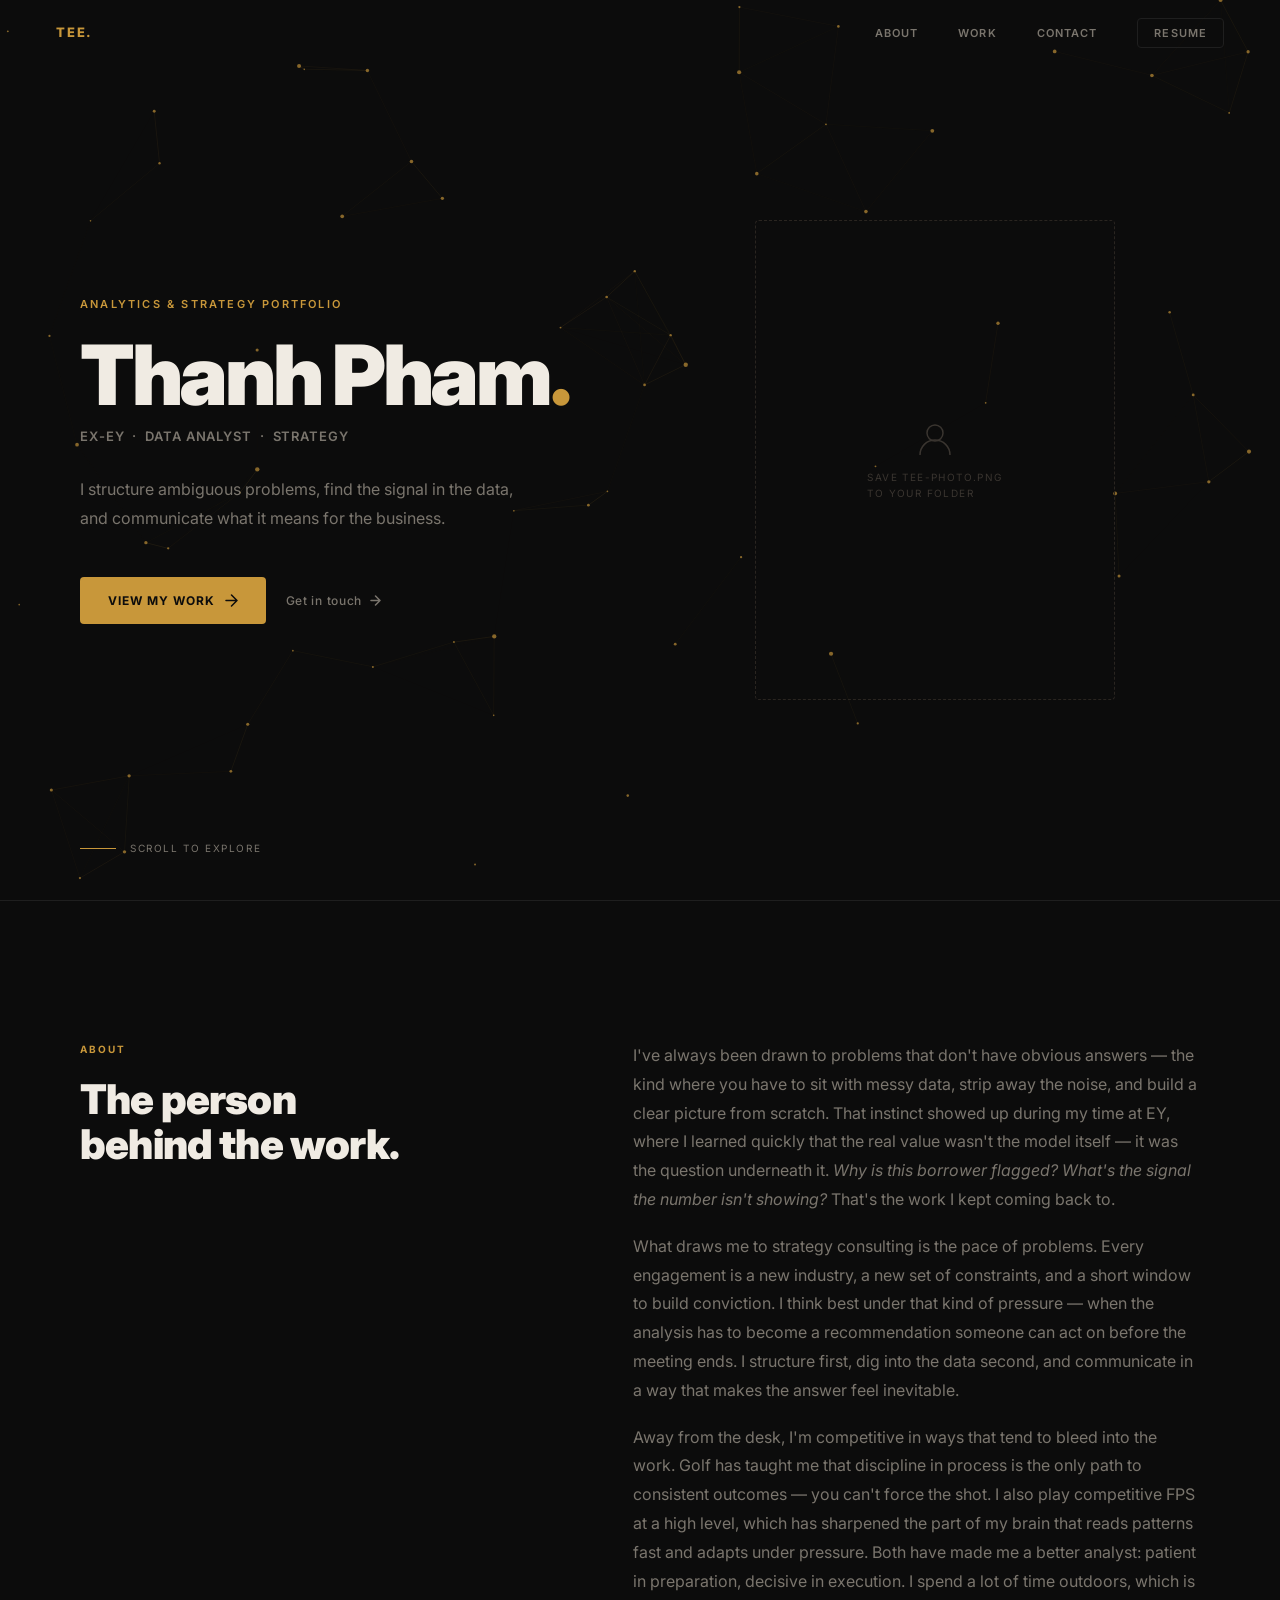
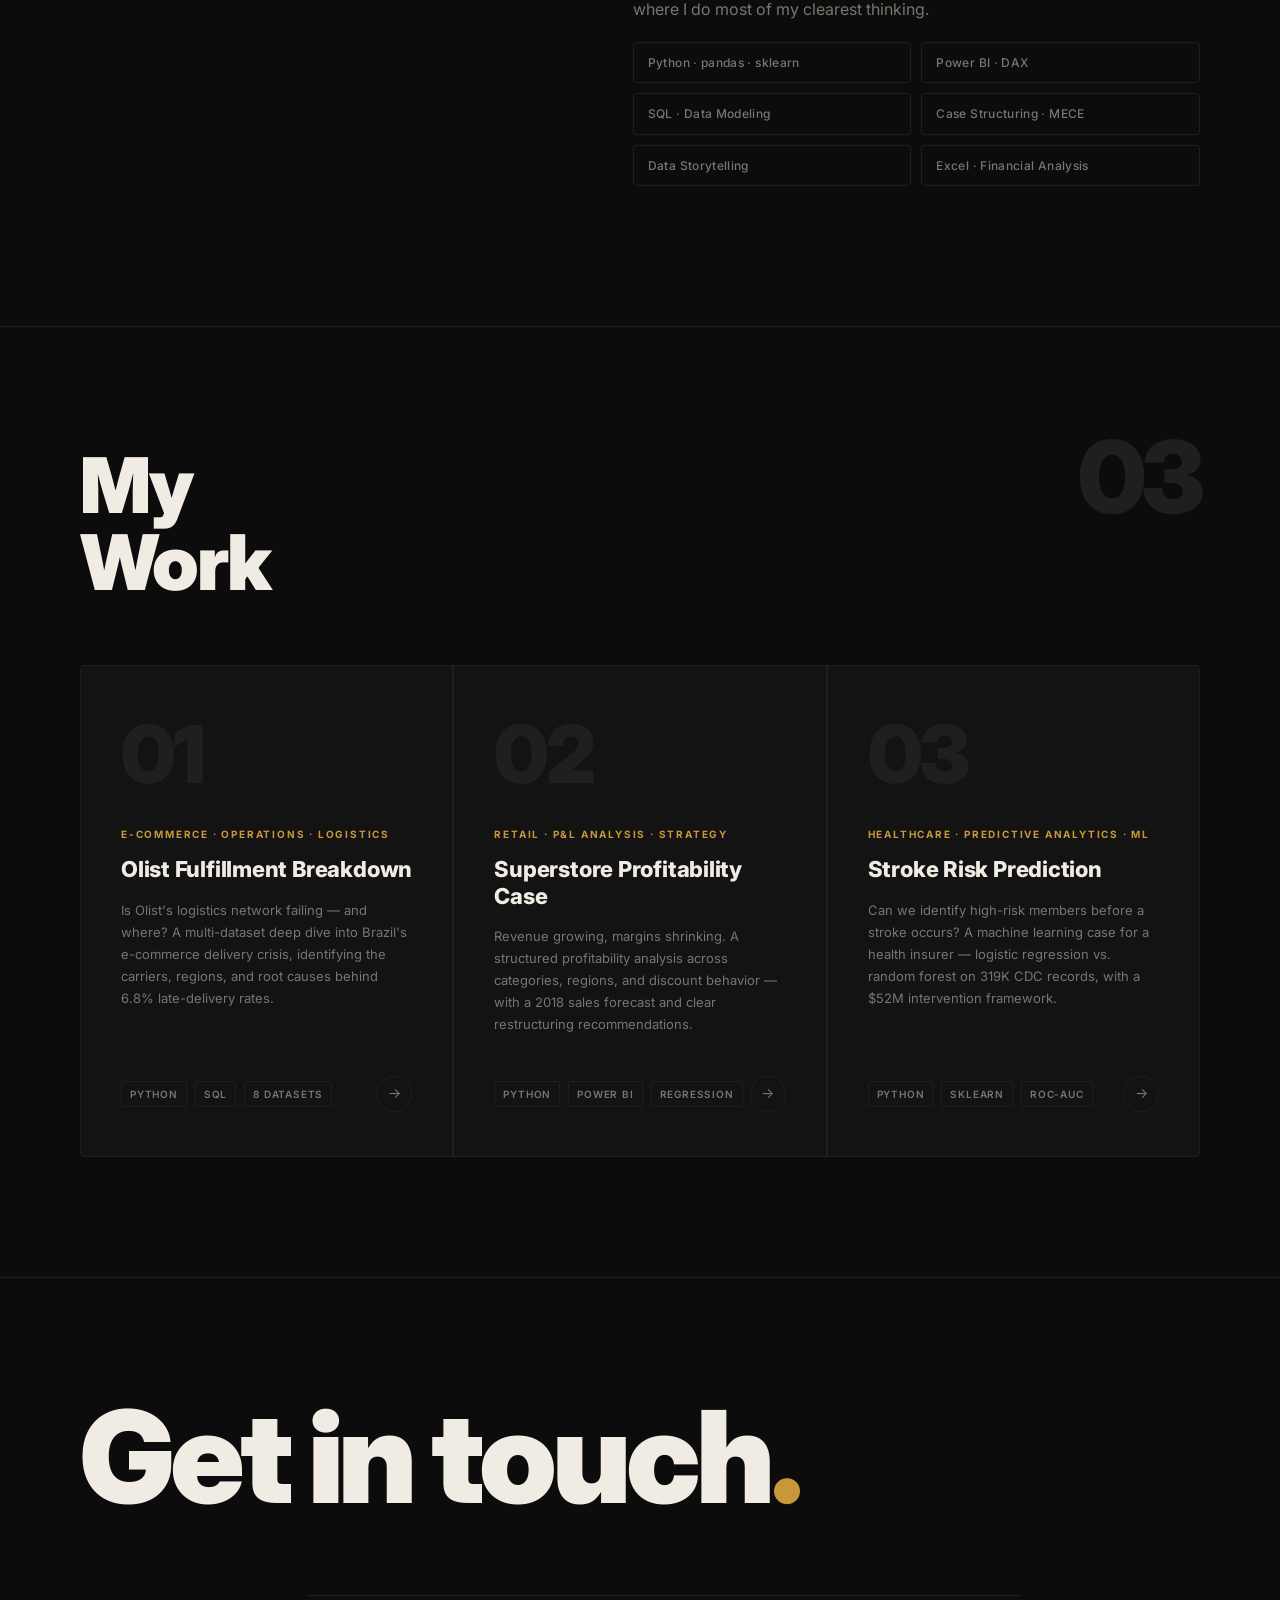
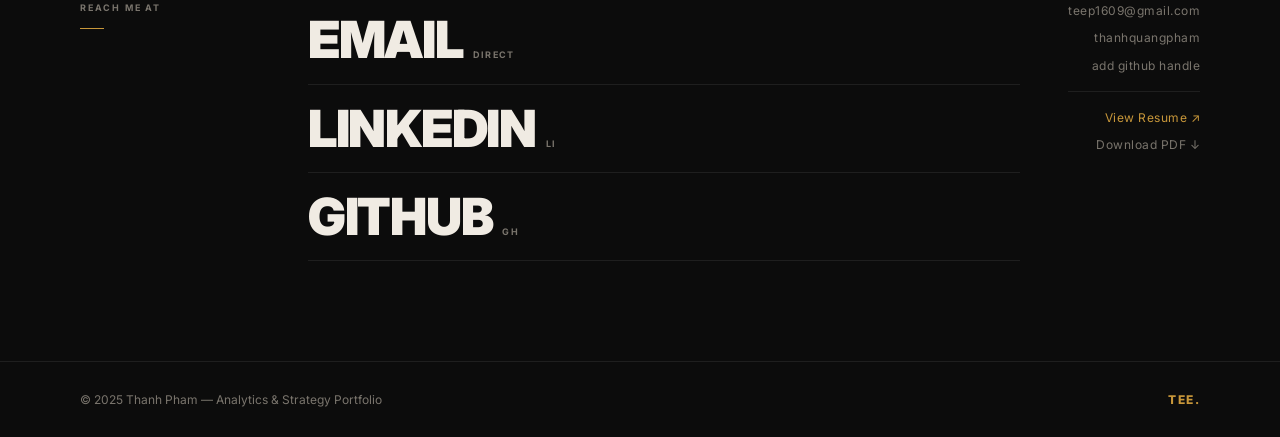
==== commit 3eecc080: "Add files via upload" ====
--- a/index.html
+++ b/index.html
@@ -1,346 +1,692 @@
 <!DOCTYPE html>
 <html lang="en">
 <head>
-<meta charset="UTF-8">
-<meta name="viewport" content="width=device-width, initial-scale=1.0">
-<title>Tee — Consulting Analyst</title>
-<link href="https://fonts.googleapis.com/css2?family=DM+Serif+Display:ital@0;1&family=DM+Mono:wght@400;500&family=Outfit:wght@300;400;500&display=swap" rel="stylesheet">
-<style>
-  *, *::before, *::after { box-sizing: border-box; margin: 0; padding: 0; }
-
-  :root {
-    --bg: #1C1C1C;
-    --surface: #222222;
-    --surface2: #282828;
-    --border: rgba(255,255,255,0.07);
-    --text: #e8e4df;
-    --muted: #6b6760;
-
-    /* Green — primary accent */
-    --green: #4A6958;
-    --green-light: #6a9478;
-    --green-bg: rgba(74,105,88,0.12);
-    --green-border: rgba(74,105,88,0.35);
-
-    /* Sage — headers and labels */
-    --sage: #7eb89a;
-
-    /* Warm gold — skill tags */
-    --gold: #c8a96e;
-    --gold-bg: rgba(200,169,110,0.08);
-    --gold-border: rgba(200,169,110,0.25);
-
-    /* Muted teal — footer text */
-    --teal: #5b8f80;
-  }
-
-  html { scroll-behavior: smooth; }
-
-  body {
-    font-family: 'Outfit', sans-serif;
-    background: var(--bg);
-    color: var(--text);
-    min-height: 100vh;
-  }
-
-  @keyframes fadeUp {
-    from { opacity: 0; transform: translateY(20px); }
-    to { opacity: 1; transform: translateY(0); }
-  }
-  .fade { opacity: 0; animation: fadeUp 0.8s ease forwards; }
-  .fade-1 { animation-delay: 0.1s; }
-  .fade-2 { animation-delay: 0.25s; }
-  .fade-3 { animation-delay: 0.45s; }
-  .fade-4 { animation-delay: 0.6s; }
-  .fade-5 { animation-delay: 0.75s; }
-
-  .container { max-width: 720px; margin: 0 auto; padding: 0 32px; }
-
-  /* TOP BAR */
-  .topbar {
-    padding: 28px 0;
-    display: flex;
-    justify-content: space-between;
-    align-items: center;
-    border-bottom: 1px solid var(--border);
-  }
-  .topbar-name {
-    font-family: 'DM Mono', monospace;
-    font-size: 13px;
-    color: #c8c4be;
-    letter-spacing: 0.04em;
-  }
-  .topbar-email {
-    font-family: 'DM Mono', monospace;
-    font-size: 12px;
-    color: var(--sage);
-    text-decoration: none;
-    border-bottom: 1px solid var(--green-border);
-    padding-bottom: 2px;
-    transition: color 0.2s, border-color 0.2s;
-  }
-  .topbar-email:hover { color: var(--green-light); border-color: var(--green-light); }
-
-  /* HERO */
-  .hero {
-    padding: 88px 0 72px;
-    border-bottom: 1px solid var(--border);
-  }
-  .hero-label {
-    font-family: 'DM Mono', monospace;
-    font-size: 11px;
-    letter-spacing: 0.14em;
-    text-transform: uppercase;
-    color: var(--teal);
-    margin-bottom: 28px;
-  }
-  .hero-title {
-    font-family: 'DM Serif Display', serif;
-    font-size: clamp(40px, 7vw, 62px);
-    font-weight: 400;
-    line-height: 1.1;
-    color: var(--text);
-    margin-bottom: 32px;
-  }
-  .hero-title em {
-    font-style: italic;
-    color: var(--green-light);
-  }
-  .hero-intro {
-    font-size: 16px;
-    color: var(--muted);
-    line-height: 1.8;
-    font-weight: 300;
-    max-width: 520px;
-    margin-bottom: 40px;
-  }
-  .hero-intro strong { color: var(--text); font-weight: 400; }
-
-  /* SKILL TAGS */
-  .hero-tags { display: flex; flex-wrap: wrap; gap: 8px; }
-  .tag {
-    font-family: 'DM Mono', monospace;
-    font-size: 11px;
-    color: var(--gold);
-    background: var(--gold-bg);
-    border: 1px solid var(--gold-border);
-    padding: 5px 14px;
-    border-radius: 20px;
-    letter-spacing: 0.04em;
-    transition: background 0.2s, color 0.2s, border-color 0.2s;
-  }
-  .tag:hover {
-    background: rgba(200,169,110,0.16);
-    border-color: rgba(200,169,110,0.5);
-    color: #dbb87a;
-  }
-
-  /* WORK */
-  .work { padding: 64px 0; }
-  .work-header {
-    display: flex;
-    justify-content: space-between;
-    align-items: baseline;
-    margin-bottom: 24px;
-  }
-  .work-title {
-    font-family: 'DM Mono', monospace;
-    font-size: 11px;
-    letter-spacing: 0.14em;
-    text-transform: uppercase;
-    color: var(--sage);
-  }
-  .work-count {
-    font-family: 'DM Mono', monospace;
-    font-size: 11px;
-    color: var(--muted);
-    opacity: 0.5;
-  }
-
-  .project-list { display: flex; flex-direction: column; gap: 3px; }
-
-  .project-card {
-    display: flex;
-    align-items: center;
-    justify-content: space-between;
-    padding: 24px 28px;
-    background: var(--surface);
-    border: 1px solid var(--border);
-    border-radius: 10px;
-    text-decoration: none;
-    color: var(--text);
-    transition: all 0.25s ease;
-    gap: 20px;
-  }
-  .project-card:hover {
-    border-color: var(--green-border);
-    background: var(--surface2);
-  }
-  .project-card:hover .project-arrow {
-    color: var(--green-light);
-    transform: translateX(5px);
-  }
-  .project-card.placeholder {
-    opacity: 0.3;
-    cursor: default;
-    pointer-events: none;
-  }
-
-  .project-left { flex: 1; min-width: 0; }
-  .project-number {
-    font-family: 'DM Mono', monospace;
-    font-size: 10px;
-    color: var(--teal);
-    margin-bottom: 6px;
-    letter-spacing: 0.08em;
-  }
-  .project-name {
-    font-size: 16px;
-    font-weight: 500;
-    color: var(--text);
-    margin-bottom: 5px;
-  }
-  .project-desc {
-    font-size: 13px;
-    color: var(--muted);
-    font-weight: 300;
-  }
-
-  .project-right {
-    display: flex;
-    flex-direction: column;
-    align-items: flex-end;
-    gap: 10px;
-    flex-shrink: 0;
-  }
-  .project-status {
-    font-family: 'DM Mono', monospace;
-    font-size: 10px;
-    padding: 3px 10px;
-    border-radius: 20px;
-    letter-spacing: 0.06em;
-    white-space: nowrap;
-  }
-  .status-live {
-    background: var(--green-bg);
-    color: var(--green-light);
-    border: 1px solid var(--green-border);
-  }
-  .status-soon {
-    background: transparent;
-    color: var(--muted);
-    border: 1px solid var(--border);
-  }
-  .project-arrow {
-    font-size: 18px;
-    color: var(--muted);
-    transition: transform 0.2s, color 0.2s;
-  }
-
-  /* FOOTER */
-  .footer {
-    border-top: 1px solid var(--border);
-    padding: 28px 0;
-    display: flex;
-    justify-content: space-between;
-    align-items: center;
-    flex-wrap: wrap;
-    gap: 8px;
-  }
-  .footer-left { 
-    font-family: 'DM Mono', monospace; 
-    font-size: 11px; 
-    color: var(--muted);
-  }
-  .footer-dot { 
-    font-family: 'DM Mono', monospace;
-    font-size: 11px;
-    color: var(--muted); 
-  }
-  .footer-right { 
-    font-family: 'DM Mono', monospace; 
-    font-size: 11px; 
-    color: var(--muted);
-  }
-</style>
+  <meta charset="UTF-8" />
+  <meta name="viewport" content="width=device-width, initial-scale=1.0" />
+  <title>Thanh Pham — Analytics & Strategy Portfolio</title>
+  <link rel="preconnect" href="https://fonts.googleapis.com" />
+  <link href="https://fonts.googleapis.com/css2?family=Inter:wght@300;400;500;600;700;800;900&display=swap" rel="stylesheet" />
+
+  <style>
+    :root {
+      --bg:        #0C0C0C;
+      --surface:   #131313;
+      --border:    #1F1F1F;
+      --text:      #F0EBE3;
+      --muted:     #7A756D;
+      --faint:     #2A2520;
+      --accent:    #C8973A;
+      --accent-lt: #E0B865;
+      --font:      'Inter', -apple-system, BlinkMacSystemFont, sans-serif;
+      --ease:      cubic-bezier(0.22, 1, 0.36, 1);
+      --radius:    4px;
+    }
+
+    *, *::before, *::after { box-sizing: border-box; margin: 0; padding: 0; }
+    html { scroll-behavior: smooth; }
+    body {
+      background: var(--bg);
+      color: var(--text);
+      font-family: var(--font);
+      line-height: 1.6;
+      overflow-x: hidden;
+    }
+    a { color: inherit; text-decoration: none; }
+    ul { list-style: none; }
+
+    /* ── Progress bar ── */
+    #progress-bar {
+      position: fixed; top: 0; left: 0;
+      height: 2px; width: 0%;
+      background: var(--accent);
+      z-index: 1000;
+      transition: width 0.1s linear;
+    }
+
+    /* ── Nav ── */
+    nav {
+      position: fixed; top: 0; left: 0; right: 0;
+      z-index: 100;
+      padding: 0 56px; height: 64px;
+      display: flex; align-items: center; justify-content: space-between;
+      transition: background 0.4s var(--ease);
+    }
+    nav.scrolled {
+      background: rgba(12,12,12,0.94);
+      backdrop-filter: blur(16px);
+      border-bottom: 1px solid var(--border);
+    }
+    .nav-logo {
+      font-size: 13px; font-weight: 800;
+      letter-spacing: 0.14em; text-transform: uppercase;
+      color: var(--accent);
+      opacity: 0; transition: opacity 0.4s;
+    }
+    nav.scrolled .nav-logo { opacity: 1; }
+    .nav-links { display: flex; gap: 40px; }
+    .nav-links a {
+      font-size: 11px; font-weight: 600;
+      letter-spacing: 0.1em; text-transform: uppercase;
+      color: var(--muted); transition: color 0.2s;
+    }
+    .nav-links a:hover { color: var(--text); }
+    .nav-resume {
+      border: 1px solid var(--border) !important;
+      padding: 7px 16px !important;
+      border-radius: var(--radius);
+    }
+    .nav-resume:hover {
+      border-color: var(--accent) !important;
+      color: var(--accent) !important;
+    }
+
+    /* ── Hero ── */
+    #hero {
+      min-height: 100vh;
+      display: flex; flex-direction: column; justify-content: center;
+      padding: 0;
+      position: relative; overflow: hidden;
+    }
+    #hero-canvas {
+      position: absolute; inset: 0;
+      width: 100%; height: 100%;
+      z-index: 0;
+    }
+    .hero-inner {
+      display: grid; grid-template-columns: 1fr 1fr;
+      gap: 60px; align-items: center;
+      padding: 120px 80px 100px;
+      position: relative; z-index: 1;
+      flex: 1;
+    }
+    .hero-text { display: flex; flex-direction: column; }
+    .hero-photo { display: flex; align-items: flex-end; justify-content: center; }
+    .photo-frame {
+      width: 360px; height: 480px;
+      display: flex; align-items: flex-end; justify-content: center;
+      position: relative; overflow: visible;
+      background: transparent;
+    }
+    .hero-img {
+      width: 100%; height: 100%;
+      object-fit: contain; object-position: bottom center;
+      display: block;
+      filter: drop-shadow(0 20px 60px rgba(0,0,0,0.6));
+    }
+    .hero-img[src="tee-photo.png"]:not([complete]),
+    .hero-img:-moz-broken {
+      visibility: hidden;
+    }
+    .photo-fallback {
+      position: absolute; inset: 0;
+      display: flex; flex-direction: column; align-items: center; justify-content: center;
+      gap: 10px; color: #3A3530;
+      font-size: 10px; letter-spacing: .14em; text-transform: uppercase;
+      border: 1px dashed #2A2520; border-radius: 4px;
+    }
+    .hero-eyebrow {
+      font-size: 11px; font-weight: 600;
+      letter-spacing: 0.2em; text-transform: uppercase;
+      color: var(--accent); margin-bottom: 24px;
+      opacity: 0; transform: translateY(16px);
+      animation: fadeUp 0.7s var(--ease) 0.2s forwards;
+    }
+    .hero-name {
+      font-size: clamp(44px, 6.5vw, 96px);
+      font-weight: 900; line-height: 0.9;
+      letter-spacing: -0.04em;
+      opacity: 0; transform: translateY(28px);
+      animation: fadeUp 0.9s var(--ease) 0.35s forwards;
+    }
+    .hero-name .dot { color: var(--accent); }
+    .hero-role {
+      font-size: 13px; font-weight: 600;
+      letter-spacing: 0.07em; text-transform: uppercase;
+      color: var(--muted); margin-top: 14px;
+      opacity: 0; transform: translateY(16px);
+      animation: fadeUp 0.8s var(--ease) 0.5s forwards;
+    }
+    .hero-sub {
+      margin-top: 28px;
+      max-width: 440px;
+      font-size: clamp(14px, 1.5vw, 16px);
+      font-weight: 400; color: var(--muted); line-height: 1.8;
+      opacity: 0; transform: translateY(20px);
+      animation: fadeUp 0.9s var(--ease) 0.65s forwards;
+    }
+    .hero-sub strong { color: var(--text); font-weight: 600; }
+    .hero-actions {
+      margin-top: 44px;
+      display: flex; gap: 20px; align-items: center;
+      opacity: 0; animation: fadeUp 0.9s var(--ease) 0.85s forwards;
+    }
+    .btn-solid {
+      display: inline-flex; align-items: center; gap: 10px;
+      padding: 14px 28px;
+      background: var(--accent); color: #0C0C0C;
+      font-size: 12px; font-weight: 700;
+      letter-spacing: 0.08em; text-transform: uppercase;
+      border-radius: var(--radius);
+      transition: background 0.2s, transform 0.2s;
+    }
+    .btn-solid:hover { background: var(--accent-lt); transform: translateY(-2px); }
+    .btn-outline {
+      display: inline-flex; align-items: center; gap: 8px;
+      font-size: 12px; font-weight: 500; color: var(--muted);
+      letter-spacing: 0.06em;
+      transition: color 0.2s;
+    }
+    .btn-outline:hover { color: var(--text); }
+    .hero-scroll-cue {
+      position: absolute; bottom: 44px; left: 80px;
+      display: flex; align-items: center; gap: 14px;
+      font-size: 10px; letter-spacing: 0.16em; text-transform: uppercase;
+      color: var(--muted); z-index: 1;
+      opacity: 0; animation: fadeUp 1s var(--ease) 1.1s forwards;
+    }
+    .scroll-line {
+      width: 36px; height: 1px; background: var(--accent);
+      animation: pulse 2.2s ease-in-out 1.5s infinite;
+    }
+    @keyframes pulse {
+      0%, 100% { opacity: 0.35; transform: scaleX(1); }
+      50%       { opacity: 1;    transform: scaleX(1.4); transform-origin: left; }
+    }
+
+    /* ── About ── */
+    #about {
+      padding: 140px 80px;
+      display: grid; grid-template-columns: 1fr 1.2fr;
+      gap: 80px; align-items: start;
+      border-top: 1px solid var(--border);
+    }
+    .section-label {
+      font-size: 10px; font-weight: 700;
+      letter-spacing: 0.2em; text-transform: uppercase;
+      color: var(--accent); margin-bottom: 20px;
+    }
+    .about-intro {
+      font-size: clamp(28px, 3.2vw, 44px);
+      font-weight: 900; line-height: 1.1; letter-spacing: -0.02em;
+      color: var(--text);
+    }
+    .about-body {
+      font-size: 16px; color: var(--muted); line-height: 1.8; margin-bottom: 18px;
+    }
+    .about-body strong { color: var(--text); }
+
+    .skills {
+      display: grid; grid-template-columns: 1fr 1fr; gap: 10px;
+    }
+    .skill {
+      padding: 10px 14px;
+      border: 1px solid var(--border); border-radius: var(--radius);
+      font-size: 12px; font-weight: 500; color: var(--muted);
+      letter-spacing: 0.03em;
+      transition: border-color 0.2s, color 0.2s;
+    }
+    .skill:hover { border-color: var(--accent); color: var(--text); }
+
+    /* ── Projects section ── */
+    #projects {
+      padding: 100px 80px 120px;
+      border-top: 1px solid var(--border);
+    }
+    .projects-top {
+      display: flex; align-items: baseline;
+      justify-content: space-between; margin-bottom: 64px;
+    }
+    .projects-heading {
+      font-size: clamp(44px, 6vw, 80px);
+      font-weight: 900; letter-spacing: -0.035em; line-height: 1;
+    }
+    .projects-count {
+      font-size: 100px; font-weight: 900;
+      color: var(--border); letter-spacing: -0.05em; line-height: 1;
+      user-select: none;
+    }
+
+    /* ── 3 project cards ── */
+    .project-cards {
+      display: grid;
+      grid-template-columns: repeat(3, 1fr);
+      gap: 2px;
+      background: var(--border);
+      border: 1px solid var(--border);
+      border-radius: var(--radius);
+      overflow: hidden;
+    }
+    .project-card {
+      background: var(--surface);
+      padding: 48px 40px 44px;
+      display: flex; flex-direction: column;
+      position: relative; overflow: hidden;
+      cursor: pointer;
+      transition: background 0.3s var(--ease);
+      min-height: 420px;
+    }
+    .project-card::before {
+      content: '';
+      position: absolute; inset: 0;
+      background: linear-gradient(135deg, rgba(200,151,58,0.06) 0%, transparent 60%);
+      opacity: 0; transition: opacity 0.4s;
+    }
+    .project-card:hover { background: #181818; }
+    .project-card:hover::before { opacity: 1; }
+    .card-num {
+      font-size: 80px; font-weight: 900;
+      color: var(--border); letter-spacing: -0.04em; line-height: 1;
+      margin-bottom: 32px;
+      transition: color 0.3s;
+    }
+    .project-card:hover .card-num { color: var(--faint); }
+    .card-tag {
+      font-size: 10px; font-weight: 700;
+      letter-spacing: 0.18em; text-transform: uppercase;
+      color: var(--accent); margin-bottom: 14px;
+    }
+    .card-title {
+      font-size: 22px; font-weight: 800;
+      line-height: 1.2; letter-spacing: -0.01em;
+      margin-bottom: 16px;
+      transition: color 0.2s;
+    }
+    .card-desc {
+      font-size: 13px; color: var(--muted); line-height: 1.7;
+      flex: 1;
+    }
+    .card-footer {
+      margin-top: 40px;
+      display: flex; align-items: center; justify-content: space-between;
+    }
+    .card-tools {
+      display: flex; gap: 8px; flex-wrap: wrap;
+    }
+    .tool-tag {
+      font-size: 10px; font-weight: 600;
+      letter-spacing: 0.08em; text-transform: uppercase;
+      color: var(--muted);
+      padding: 4px 8px;
+      border: 1px solid var(--border); border-radius: 2px;
+    }
+    .card-arrow {
+      width: 36px; height: 36px;
+      border: 1px solid var(--border); border-radius: 50%;
+      display: flex; align-items: center; justify-content: center;
+      color: var(--muted); font-size: 14px;
+      transition: border-color 0.2s, color 0.2s, background 0.2s, transform 0.2s;
+      flex-shrink: 0;
+    }
+    .project-card:hover .card-arrow {
+      border-color: var(--accent);
+      color: var(--accent);
+      background: rgba(200,151,58,0.08);
+      transform: translate(2px, -2px);
+    }
+
+    /* ── Contact ── */
+    /* ── Contact ── */
+    #contact {
+      padding: 120px 80px 100px;
+      border-top: 1px solid var(--border);
+    }
+    .contact-big-headline {
+      font-size: clamp(56px, 10vw, 140px);
+      font-weight: 900; letter-spacing: -0.04em; line-height: 0.92;
+      margin-bottom: 80px;
+    }
+    .contact-body {
+      display: grid;
+      grid-template-columns: 180px 1fr auto;
+      align-items: start;
+      gap: 48px;
+    }
+    .contact-col-label {
+      padding-top: 6px;
+    }
+    .contact-col-tag {
+      font-size: 9px; font-weight: 700;
+      letter-spacing: .2em; text-transform: uppercase;
+      color: var(--muted); display: block; margin-bottom: 12px;
+    }
+    .contact-col-dash {
+      width: 24px; height: 1px; background: var(--accent);
+    }
+    .contact-channels {
+      display: flex; flex-direction: column; gap: 0;
+    }
+    .contact-channel {
+      display: flex; align-items: baseline; gap: 10px;
+      padding: 18px 0;
+      border-bottom: 1px solid var(--border);
+      font-size: clamp(28px, 4vw, 52px);
+      font-weight: 900; letter-spacing: -0.025em;
+      color: var(--text); text-decoration: none;
+      text-transform: uppercase;
+      transition: color 0.2s;
+      line-height: 1;
+    }
+    .contact-channel:first-child { border-top: 1px solid var(--border); }
+    .contact-channel:hover { color: var(--accent); }
+    .contact-channel sup {
+      font-size: 9px; font-weight: 700;
+      letter-spacing: .15em; color: var(--muted);
+      text-transform: uppercase; vertical-align: super;
+      transition: color 0.2s;
+    }
+    .contact-channel:hover sup { color: var(--accent-lt); }
+    .contact-links-right {
+      display: flex; flex-direction: column;
+      align-items: flex-end; gap: 8px;
+      padding-top: 6px;
+    }
+    .contact-link-sm {
+      font-size: 12px; font-weight: 400;
+      color: var(--muted); letter-spacing: .04em;
+      text-decoration: none;
+      transition: color 0.2s;
+    }
+    .contact-link-sm:hover { color: var(--text); }
+
+    /* ── Footer ── */
+    footer {
+      padding: 28px 80px;
+      border-top: 1px solid var(--border);
+      display: flex; justify-content: space-between; align-items: center;
+    }
+    .footer-copy { font-size: 12px; color: var(--muted); }
+    .footer-mark { font-size: 12px; font-weight: 800; letter-spacing: 0.12em; color: var(--accent); }
+
+    /* ── Scroll reveal ── */
+    .reveal {
+      opacity: 0; transform: translateY(28px);
+      transition: opacity 0.7s var(--ease), transform 0.7s var(--ease);
+    }
+    .reveal.visible { opacity: 1; transform: translateY(0); }
+    .d1 { transition-delay: 0.1s; }
+    .d2 { transition-delay: 0.2s; }
+    .d3 { transition-delay: 0.3s; }
+    .d4 { transition-delay: 0.4s; }
+
+    @keyframes fadeUp {
+      to { opacity: 1; transform: translateY(0); }
+    }
+
+    /* ── Responsive ── */
+    @media (max-width: 960px) {
+      #hero { padding: 0; }
+      .hero-inner { grid-template-columns: 1fr; padding: 100px 32px 80px; gap: 40px; }
+      .hero-photo { display: none; }
+      .hero-scroll-cue { left: 32px; }
+      #about { padding: 80px 32px; grid-template-columns: 1fr; gap: 48px; }
+      #projects { padding: 80px 32px 100px; }
+      .project-cards { grid-template-columns: 1fr; }
+      #contact { padding: 80px 32px; }
+      .contact-big-headline { margin-bottom: 48px; }
+      .contact-body { grid-template-columns: 1fr; gap: 32px; }
+      .contact-links-right { align-items: flex-start; }
+      footer { padding: 24px 32px; }
+      nav { padding: 0 32px; }
+    }
+  </style>
 </head>
 <body>
 
-<div class="container">
-
-  <div class="topbar fade fade-1">
-    <span class="topbar-name">Tee — Pham</span>
-    <a href="mailto:analyst@thanh.com" class="topbar-email">analyst@thanh.com</a>
-  </div>
-
-  <div class="hero">
-    <p class="hero-label fade fade-1">Consulting Analyst · Portfolio</p>
-    <h1 class="hero-title fade fade-2">Turning data into<br><em>clear decisions.</em></h1>
-    <p class="hero-intro fade fade-3">
-      Hello — welcome to my portfolio. I'm Tee, an <strong>aspiring management consultant</strong> with hands-on experience in data analytics and visualization. This space documents real case work — structured problems, honest findings, and sharp recommendations. <strong>Explore the work below.</strong>
-    </p>
-    <div class="hero-tags fade fade-4">
-      <span class="tag">SQL</span>
-      <span class="tag">Python</span>
-      <span class="tag">Power BI</span>
-      <span class="tag">Excel</span>
-      <span class="tag">Consulting Frameworks</span>
-      <span class="tag">Data Visualization</span>
+  <div id="progress-bar"></div>
+
+  <nav id="nav">
+    <span class="nav-logo">TEE.</span>
+    <ul class="nav-links">
+      <li><a href="#about">About</a></li>
+      <li><a href="#projects">Work</a></li>
+      <li><a href="#contact">Contact</a></li>
+      <li><a href="Resume_Thanh_Pham.pdf" target="_blank" rel="noopener" class="nav-resume">Resume</a></li>
+    </ul>
+  </nav>
+
+  <!-- HERO -->
+  <section id="hero">
+    <canvas id="hero-canvas"></canvas>
+    <div class="hero-inner">
+      <div class="hero-text">
+        <p class="hero-eyebrow">Analytics &amp; Strategy Portfolio</p>
+        <h1 class="hero-name">Thanh Pham<span class="dot">.</span></h1>
+        <p class="hero-role">ex-EY &nbsp;·&nbsp; Data Analyst &nbsp;·&nbsp; Strategy</p>
+        <p class="hero-sub">
+          I structure ambiguous problems, find the signal in the data,
+          and communicate what it means for the business.
+        </p>
+        <div class="hero-actions">
+          <a href="#projects" class="btn-solid">
+            View My Work
+            <svg width="13" height="13" viewBox="0 0 13 13" fill="none"><path d="M1 6.5h11M6.5 1l5.5 5.5-5.5 5.5" stroke="#0C0C0C" stroke-width="1.5" stroke-linecap="round" stroke-linejoin="round"/></svg>
+          </a>
+          <a href="#contact" class="btn-outline">
+            Get in touch
+            <svg width="11" height="11" viewBox="0 0 11 11" fill="none"><path d="M1 5.5h9M5.5 1l4.5 4.5-4.5 4.5" stroke="currentColor" stroke-width="1.5" stroke-linecap="round" stroke-linejoin="round"/></svg>
+          </a>
+        </div>
+      </div>
+      <div class="hero-photo">
+        <div class="photo-frame">
+          <img src="tee-photo.png" alt="Thanh Pham" class="hero-img" onerror="this.style.display='none';this.nextElementSibling.style.display='flex'" />
+          <div class="photo-fallback" style="display:none">
+            <svg width="40" height="40" viewBox="0 0 40 40" fill="none"><circle cx="20" cy="14" r="8" stroke="#3A3530" stroke-width="1.5"/><path d="M5 36c0-8.3 6.7-15 15-15s15 6.7 15 15" stroke="#3A3530" stroke-width="1.5"/></svg>
+            Save tee-photo.png<br>to your folder
+          </div>
+        </div>
+      </div>
     </div>
-  </div>
-
-  <div class="work fade fade-5">
-    <div class="work-header">
-      <span class="work-title">Selected Work</span>
-      <span class="work-count">3 projects</span>
+    <div class="hero-scroll-cue">
+      <span class="scroll-line"></span>
+      Scroll to explore
     </div>
-
-    <div class="project-list">
-
-      <a href="case-study.html" class="project-card">
-        <div class="project-left">
-          <p class="project-number">01</p>
-          <p class="project-name">Superstore Profitability Case</p>
-          <p class="project-desc">Margin diagnostic · Discount leakage · 2018 forecast</p>
-        </div>
-        <div class="project-right">
-          <span class="project-status status-live">Live</span>
-          <span class="project-arrow">→</span>
+  </section>
+
+  <!-- ABOUT -->
+  <section id="about">
+    <div>
+      <p class="section-label reveal">About</p>
+      <p class="about-intro reveal d1">The person<br>behind the work.</p>
+    </div>
+    <div>
+      <p class="about-body reveal">
+        I've always been drawn to problems that don't have obvious answers — the kind where you have to sit with messy data, strip away the noise, and build a clear picture from scratch. That instinct showed up during my time at EY, where I learned quickly that the real value wasn't the model itself — it was the question underneath it. <em>Why is this borrower flagged? What's the signal the number isn't showing?</em> That's the work I kept coming back to.
+      </p>
+      <p class="about-body reveal d1">
+        What draws me to strategy consulting is the pace of problems. Every engagement is a new industry, a new set of constraints, and a short window to build conviction. I think best under that kind of pressure — when the analysis has to become a recommendation someone can act on before the meeting ends. I structure first, dig into the data second, and communicate in a way that makes the answer feel inevitable.
+      </p>
+      <p class="about-body reveal d2">
+        Away from the desk, I'm competitive in ways that tend to bleed into the work. Golf has taught me that discipline in process is the only path to consistent outcomes — you can't force the shot. I also play competitive FPS at a high level, which has sharpened the part of my brain that reads patterns fast and adapts under pressure. Both have made me a better analyst: patient in preparation, decisive in execution. I spend a lot of time outdoors, which is where I do most of my clearest thinking.
+      </p>
+      <div class="skills reveal d3">
+        <span class="skill">Python · pandas · sklearn</span>
+        <span class="skill">Power BI · DAX</span>
+        <span class="skill">SQL · Data Modeling</span>
+        <span class="skill">Case Structuring · MECE</span>
+        <span class="skill">Data Storytelling</span>
+        <span class="skill">Excel · Financial Analysis</span>
+      </div>
+    </div>
+  </section>
+
+  <!-- PROJECTS -->
+  <section id="projects">
+    <div class="projects-top">
+      <h2 class="projects-heading reveal">My<br>Work</h2>
+      <span class="projects-count reveal d1">03</span>
+    </div>
+
+    <div class="project-cards">
+
+      <!-- Card 1 — Olist -->
+      <a href="olist.html" class="project-card reveal">
+        <div class="card-num">01</div>
+        <p class="card-tag">E-Commerce · Operations · Logistics</p>
+        <h3 class="card-title">Olist Fulfillment Breakdown</h3>
+        <p class="card-desc">Is Olist's logistics network failing — and where? A multi-dataset deep dive into Brazil's e-commerce delivery crisis, identifying the carriers, regions, and root causes behind 6.8% late-delivery rates.</p>
+        <div class="card-footer">
+          <div class="card-tools">
+            <span class="tool-tag">Python</span>
+            <span class="tool-tag">SQL</span>
+            <span class="tool-tag">8 Datasets</span>
+          </div>
+          <span class="card-arrow">→</span>
         </div>
       </a>
 
-      <div class="project-card placeholder">
-        <div class="project-left">
-          <p class="project-number">02</p>
-          <p class="project-name">Coming Soon</p>
-          <p class="project-desc">Next case study in progress</p>
+      <!-- Card 2 — Superstore -->
+      <a href="superstore.html" class="project-card reveal d1">
+        <div class="card-num">02</div>
+        <p class="card-tag">Retail · P&amp;L Analysis · Strategy</p>
+        <h3 class="card-title">Superstore Profitability Case</h3>
+        <p class="card-desc">Revenue growing, margins shrinking. A structured profitability analysis across categories, regions, and discount behavior — with a 2018 sales forecast and clear restructuring recommendations.</p>
+        <div class="card-footer">
+          <div class="card-tools">
+            <span class="tool-tag">Python</span>
+            <span class="tool-tag">Power BI</span>
+            <span class="tool-tag">Regression</span>
+          </div>
+          <span class="card-arrow">→</span>
         </div>
-        <div class="project-right">
-          <span class="project-status status-soon">In Progress</span>
+      </a>
+
+      <!-- Card 3 — Stroke Risk -->
+      <a href="stroke.html" class="project-card reveal d2">
+        <div class="card-num">03</div>
+        <p class="card-tag">Healthcare · Predictive Analytics · ML</p>
+        <h3 class="card-title">Stroke Risk Prediction</h3>
+        <p class="card-desc">Can we identify high-risk members before a stroke occurs? A machine learning case for a health insurer — logistic regression vs. random forest on 319K CDC records, with a $52M intervention framework.</p>
+        <div class="card-footer">
+          <div class="card-tools">
+            <span class="tool-tag">Python</span>
+            <span class="tool-tag">sklearn</span>
+            <span class="tool-tag">ROC-AUC</span>
+          </div>
+          <span class="card-arrow">→</span>
         </div>
+      </a>
+
+    </div>
+  </section>
+
+  <!-- CONTACT -->
+  <section id="contact">
+    <h2 class="contact-big-headline reveal">Get in touch<span style="color:var(--accent)">.</span></h2>
+    <div class="contact-body reveal d1">
+
+      <div class="contact-col-label">
+        <span class="contact-col-tag">Reach me at</span>
+        <div class="contact-col-dash"></div>
       </div>
 
-      <div class="project-card placeholder">
-        <div class="project-left">
-          <p class="project-number">03</p>
-          <p class="project-name">Coming Soon</p>
-          <p class="project-desc">Next case study in progress</p>
-        </div>
-        <div class="project-right">
-          <span class="project-status status-soon">In Progress</span>
-        </div>
+      <div class="contact-channels">
+        <a href="mailto:teep1609@gmail.com" class="contact-channel">
+          Email<sup>direct</sup>
+        </a>
+        <a href="https://www.linkedin.com/in/thanhquangpham/" target="_blank" rel="noopener" class="contact-channel">
+          LinkedIn<sup>li</sup>
+        </a>
+        <a href="#" class="contact-channel">
+          GitHub<sup>gh</sup>
+        </a>
       </div>
 
+      <div class="contact-links-right">
+        <a href="mailto:teep1609@gmail.com" class="contact-link-sm">teep1609@gmail.com</a>
+        <a href="https://www.linkedin.com/in/thanhquangpham/" target="_blank" rel="noopener" class="contact-link-sm">thanhquangpham</a>
+        <a href="#" class="contact-link-sm">add github handle</a>
+        <div style="width:100%;height:1px;background:var(--border);margin:8px 0;"></div>
+        <a href="Resume_Thanh_Pham.pdf" target="_blank" rel="noopener" class="contact-link-sm" style="color:var(--accent);">View Resume ↗</a>
+        <a href="Resume_Thanh_Pham.pdf" download="Resume_Thanh_Pham.pdf" class="contact-link-sm">Download PDF ↓</a>
+      </div>
+
     </div>
-  </div>
-
-  <div class="footer">
-    <span class="footer-left">Tee — Consulting Analyst Portfolio</span>
-    <span class="footer-dot">●</span>
-    <span class="footer-right">Built with intention.</span>
-  </div>
-
-</div>
+  </section>
+
+  <footer>
+    <span class="footer-copy">© 2025 Thanh Pham — Analytics &amp; Strategy Portfolio</span>
+    <span class="footer-mark">TEE.</span>
+  </footer>
+
+  <script>
+    // ── Particle constellation ──────────────────────────────────────────────
+    (function () {
+      var canvas = document.getElementById('hero-canvas');
+      if (!canvas) return;
+      var ctx = canvas.getContext('2d');
+      var W, H, particles;
+      var COUNT = 65, MAX_DIST = 140, COLOR = '200,151,58';
+
+      function resize() {
+        W = canvas.width = canvas.offsetWidth;
+        H = canvas.height = canvas.offsetHeight;
+      }
+
+      function init() {
+        particles = [];
+        for (var i = 0; i < COUNT; i++) {
+          particles.push({
+            x: Math.random() * W,
+            y: Math.random() * H,
+            vx: (Math.random() - 0.5) * 0.35,
+            vy: (Math.random() - 0.5) * 0.35,
+            r: Math.random() * 1.4 + 0.8
+          });
+        }
+      }
+
+      function draw() {
+        ctx.clearRect(0, 0, W, H);
+        for (var i = 0; i < particles.length; i++) {
+          var p = particles[i];
+          p.x += p.vx; p.y += p.vy;
+          if (p.x < 0 || p.x > W) p.vx *= -1;
+          if (p.y < 0 || p.y > H) p.vy *= -1;
+          ctx.beginPath();
+          ctx.arc(p.x, p.y, p.r, 0, Math.PI * 2);
+          ctx.fillStyle = 'rgba(' + COLOR + ',0.65)';
+          ctx.fill();
+          for (var j = i + 1; j < particles.length; j++) {
+            var q = particles[j];
+            var dx = p.x - q.x, dy = p.y - q.y;
+            var dist = Math.sqrt(dx * dx + dy * dy);
+            if (dist < MAX_DIST) {
+              ctx.beginPath();
+              ctx.moveTo(p.x, p.y);
+              ctx.lineTo(q.x, q.y);
+              ctx.strokeStyle = 'rgba(' + COLOR + ',' + (0.22 * (1 - dist / MAX_DIST)) + ')';
+              ctx.lineWidth = 0.5;
+              ctx.stroke();
+            }
+          }
+        }
+        requestAnimationFrame(draw);
+      }
+
+      resize(); init(); draw();
+      window.addEventListener('resize', function () { resize(); init(); });
+    })();
+
+    // Progress bar
+    const bar = document.getElementById('progress-bar');
+    window.addEventListener('scroll', () => {
+      const pct = window.scrollY / (document.documentElement.scrollHeight - window.innerHeight) * 100;
+      bar.style.width = pct + '%';
+    }, { passive: true });
+
+    // Nav scroll state
+    const nav = document.getElementById('nav');
+    window.addEventListener('scroll', () => {
+      nav.classList.toggle('scrolled', window.scrollY > 60);
+    }, { passive: true });
+
+    // Scroll reveal
+    const obs = new IntersectionObserver(entries => {
+      entries.forEach(e => { if (e.isIntersecting) e.target.classList.add('visible'); });
+    }, { threshold: 0.1, rootMargin: '0px 0px -40px 0px' });
+    document.querySelectorAll('.reveal').forEach(el => obs.observe(el));
+  </script>
 
 </body>
 </html>
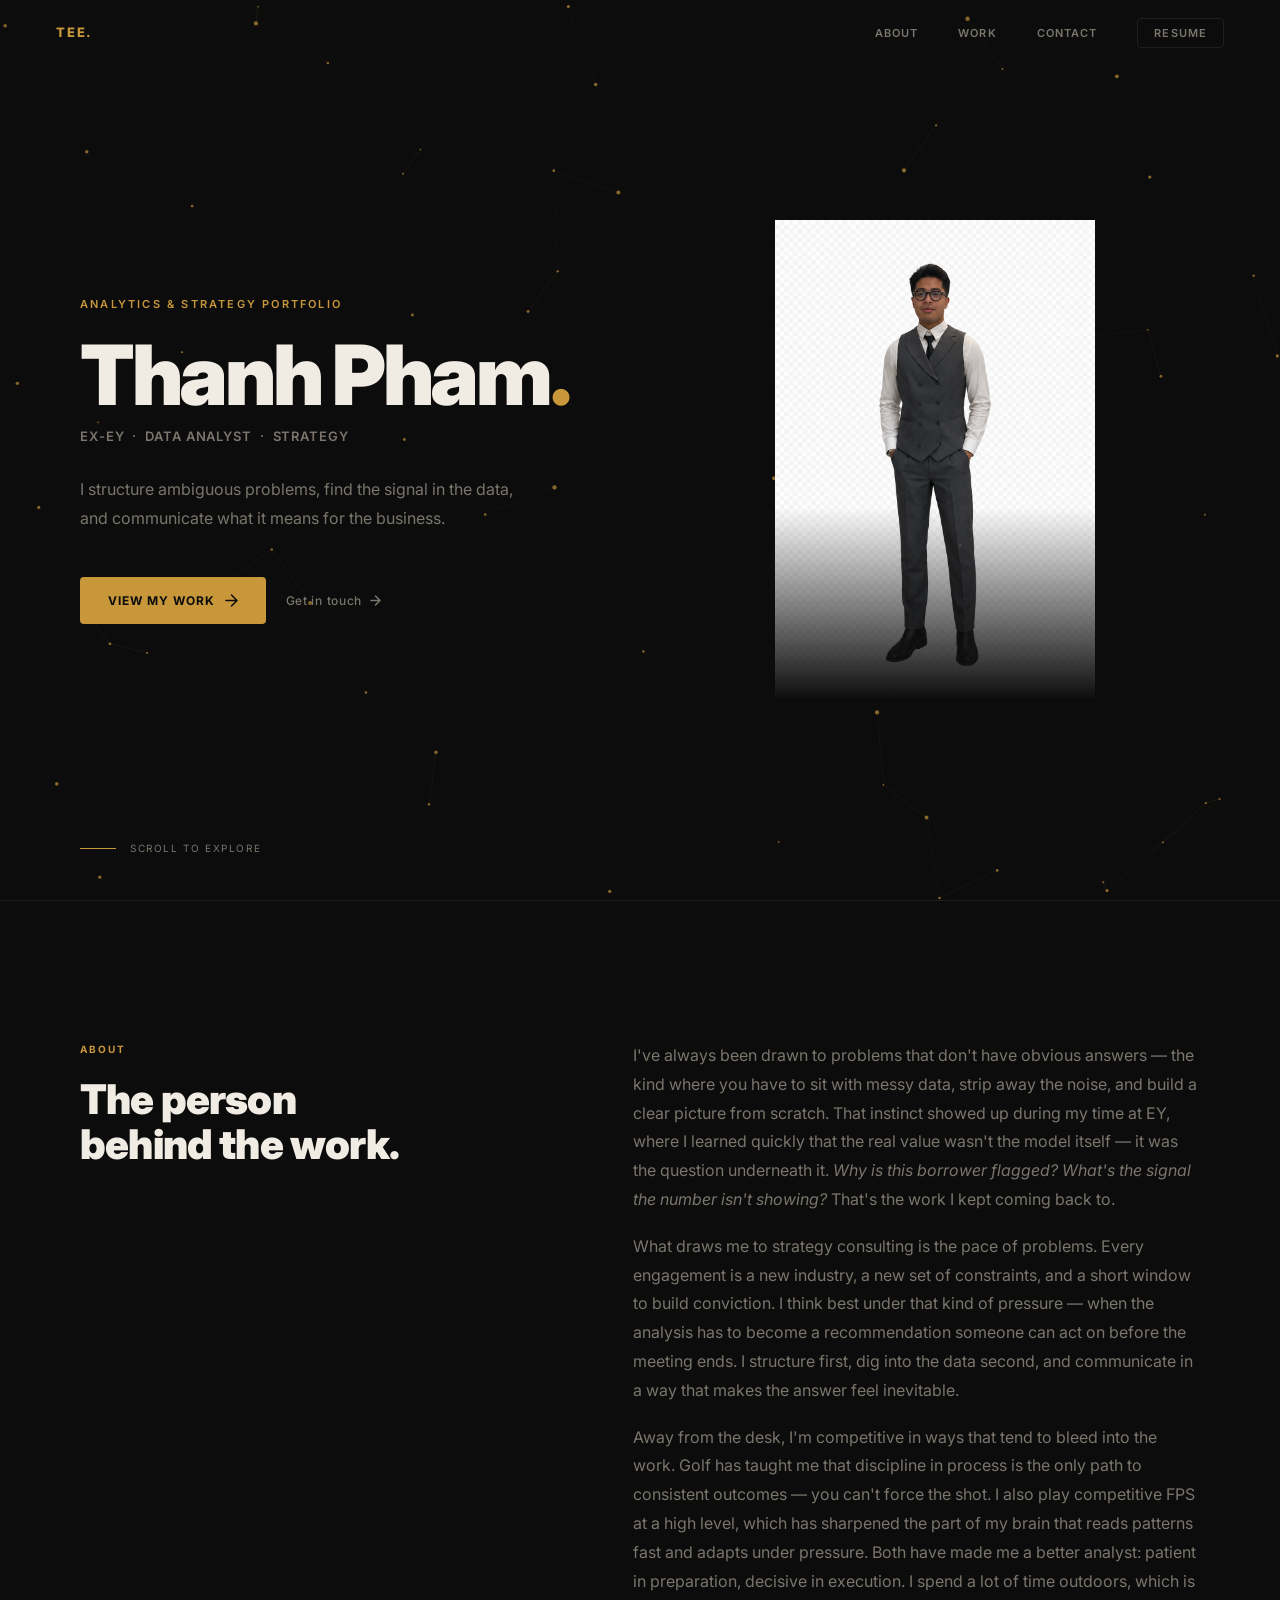
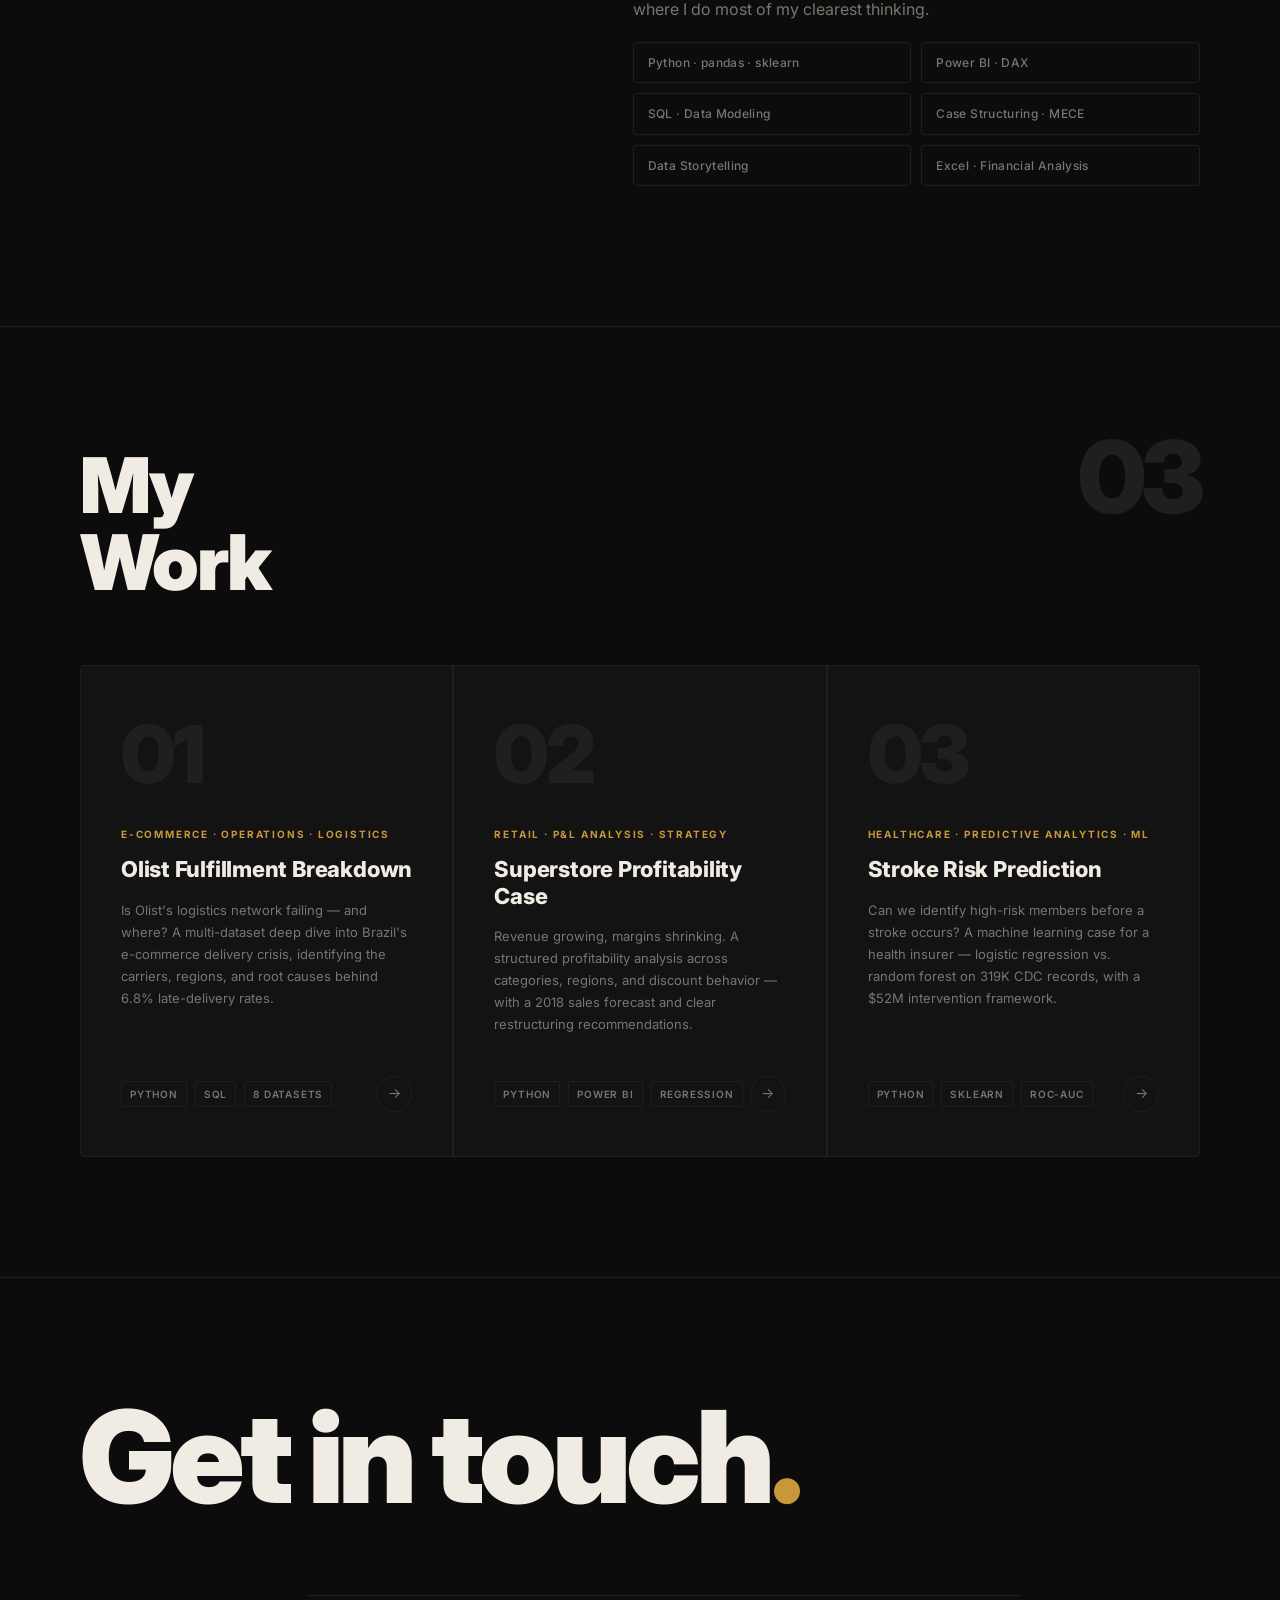
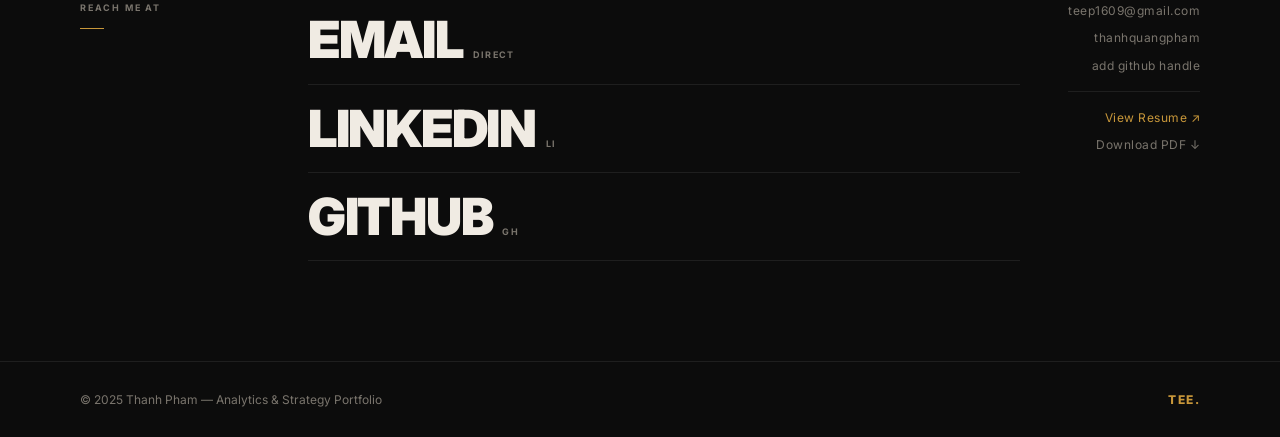
==== commit b08e16ca: "Add files via upload" ====
--- a/index.html
+++ b/index.html
@@ -111,7 +111,18 @@
       width: 100%; height: 100%;
       object-fit: contain; object-position: bottom center;
       display: block;
-      filter: drop-shadow(0 20px 60px rgba(0,0,0,0.6));
+      mask-image: linear-gradient(
+        to bottom,
+        black 40%,
+        black 60%,
+        transparent 100%
+      );
+      -webkit-mask-image: linear-gradient(
+        to bottom,
+        black 40%,
+        black 60%,
+        transparent 100%
+      );
     }
     .hero-img[src="tee-photo.png"]:not([complete]),
     .hero-img:-moz-broken {
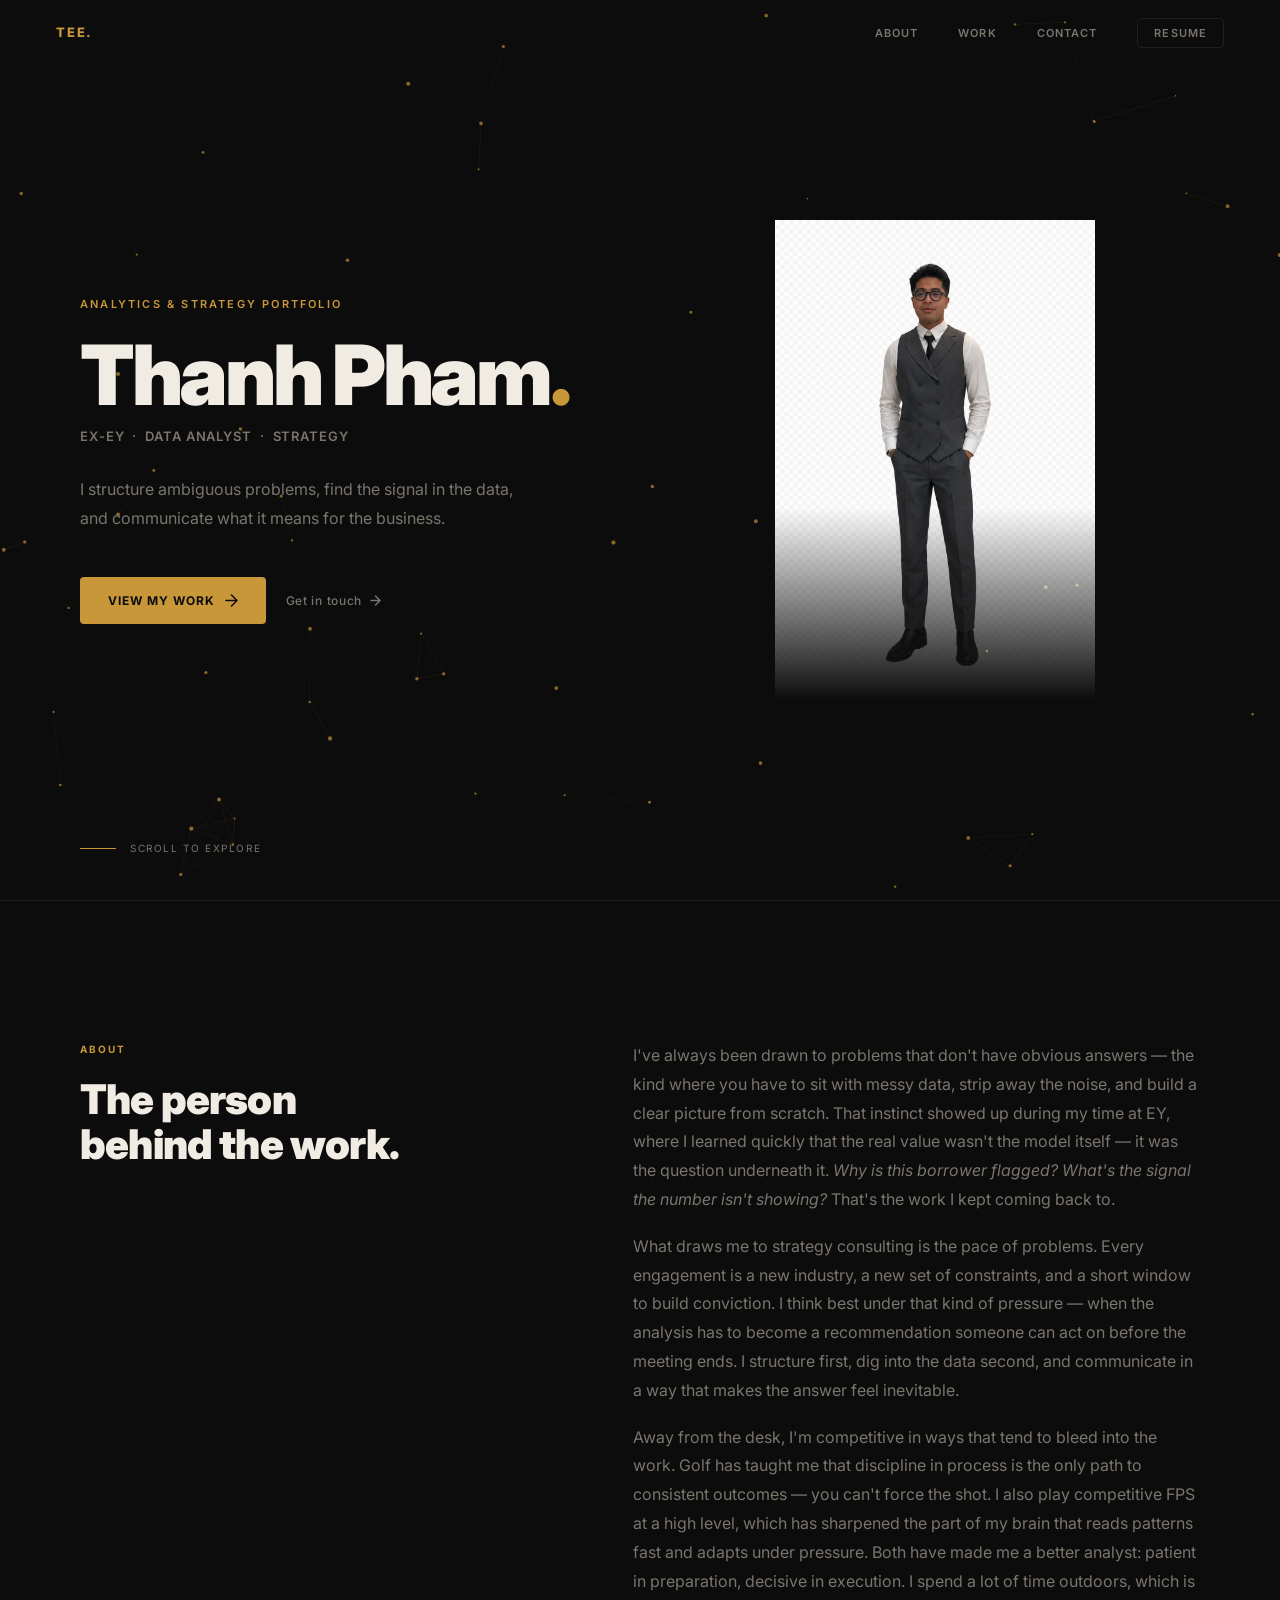
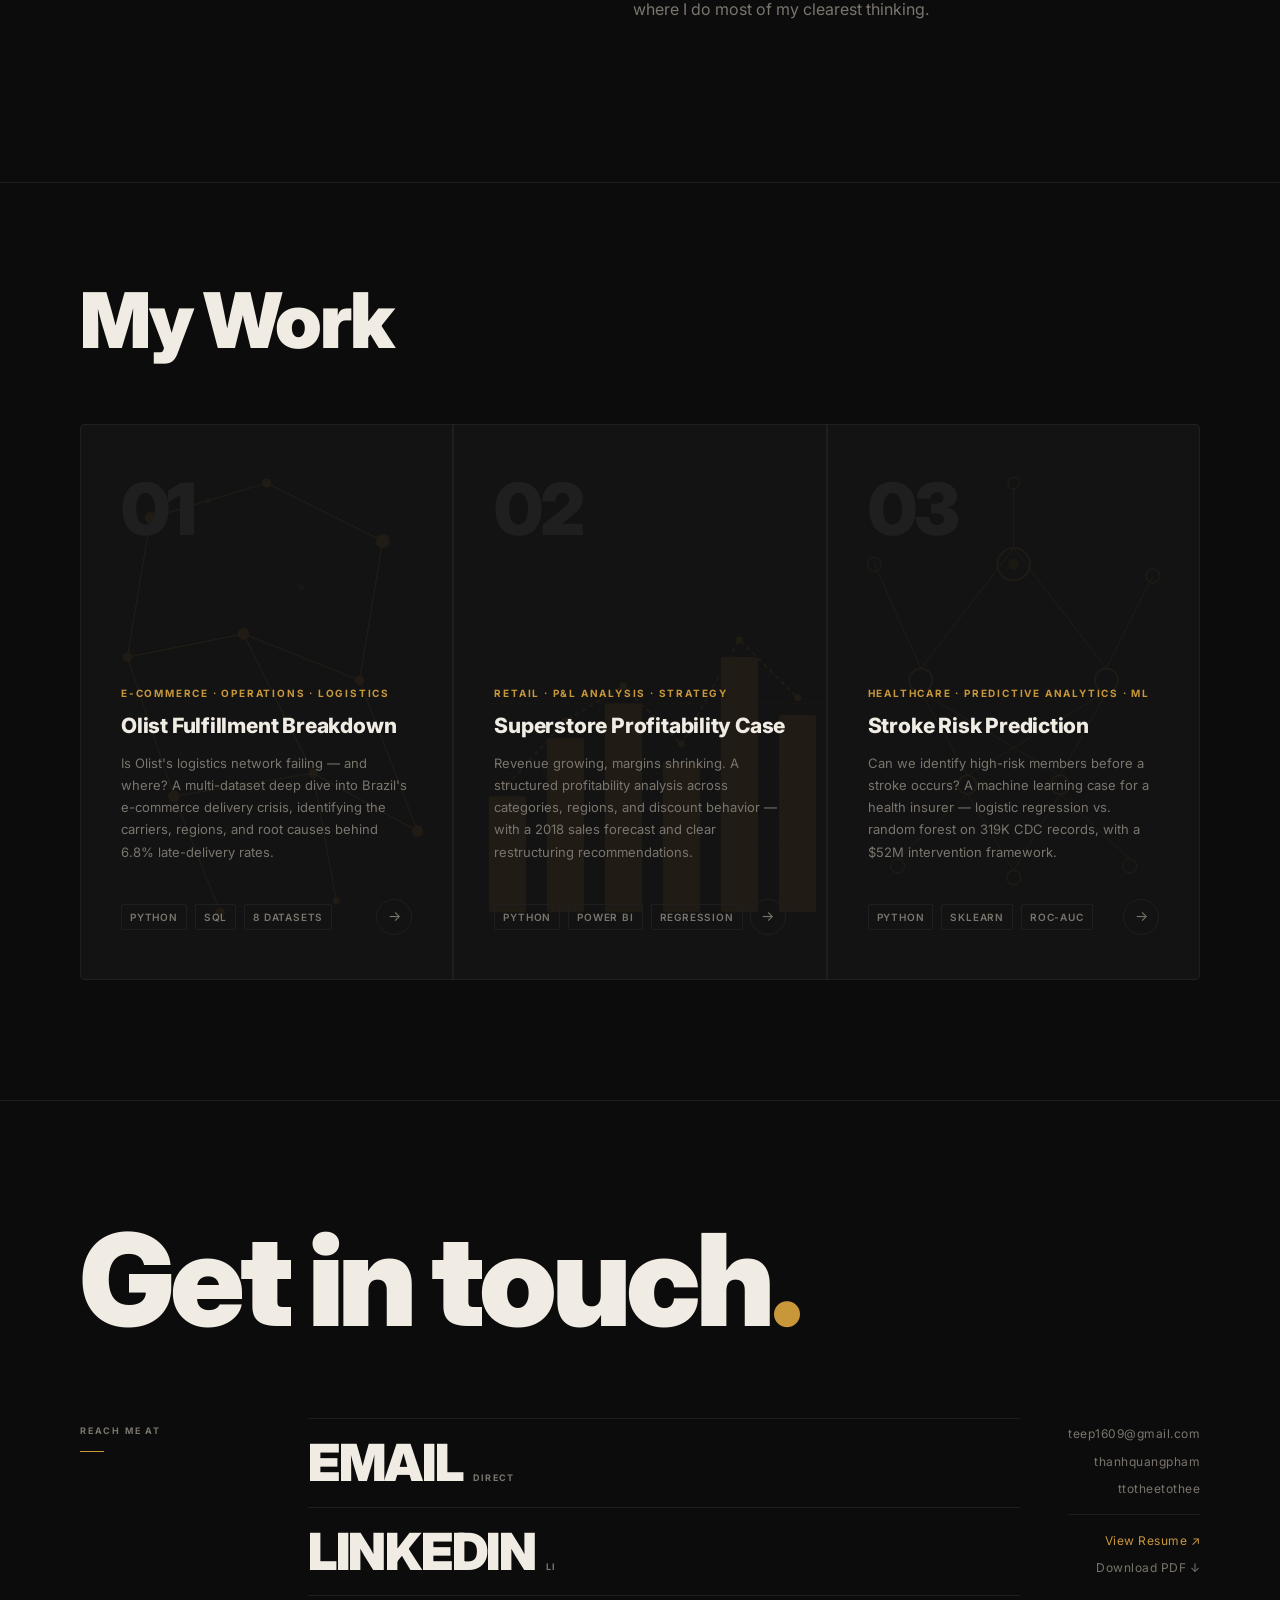
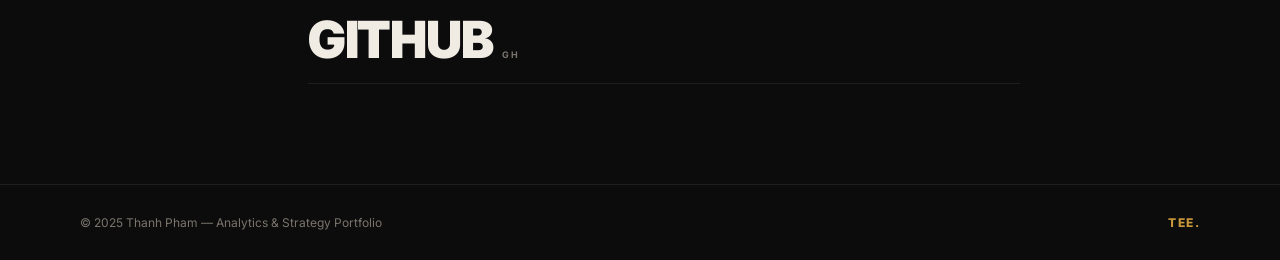
==== commit fbdbac43: "Add files via upload" ====
--- a/index.html
+++ b/index.html
@@ -226,17 +226,7 @@
     }
     .about-body strong { color: var(--text); }
 
-    .skills {
-      display: grid; grid-template-columns: 1fr 1fr; gap: 10px;
-    }
-    .skill {
-      padding: 10px 14px;
-      border: 1px solid var(--border); border-radius: var(--radius);
-      font-size: 12px; font-weight: 500; color: var(--muted);
-      letter-spacing: 0.03em;
-      transition: border-color 0.2s, color 0.2s;
-    }
-    .skill:hover { border-color: var(--accent); color: var(--text); }
+
 
     /* ── Projects section ── */
     #projects {
@@ -251,11 +241,7 @@
       font-size: clamp(44px, 6vw, 80px);
       font-weight: 900; letter-spacing: -0.035em; line-height: 1;
     }
-    .projects-count {
-      font-size: 100px; font-weight: 900;
-      color: var(--border); letter-spacing: -0.05em; line-height: 1;
-      user-select: none;
-    }
+
 
     /* ── 3 project cards ── */
     .project-cards {
@@ -273,42 +259,52 @@
       display: flex; flex-direction: column;
       position: relative; overflow: hidden;
       cursor: pointer;
-      transition: background 0.3s var(--ease);
-      min-height: 420px;
-    }
-    .project-card::before {
-      content: '';
+      transition: background 0.4s var(--ease);
+      min-height: 460px;
+      text-decoration: none; color: inherit;
+    }
+    .card-bg {
       position: absolute; inset: 0;
-      background: linear-gradient(135deg, rgba(200,151,58,0.06) 0%, transparent 60%);
+      opacity: 0.07;
+      transition: opacity 0.4s;
+    }
+    .project-card:hover .card-bg { opacity: 0.14; }
+    .card-overlay {
+      position: absolute; inset: 0;
+      background: linear-gradient(160deg, rgba(200,151,58,0.05) 0%, transparent 55%);
       opacity: 0; transition: opacity 0.4s;
     }
     .project-card:hover { background: #181818; }
-    .project-card:hover::before { opacity: 1; }
+    .project-card:hover .card-overlay { opacity: 1; }
     .card-num {
-      font-size: 80px; font-weight: 900;
+      font-size: 72px; font-weight: 900;
       color: var(--border); letter-spacing: -0.04em; line-height: 1;
-      margin-bottom: 32px;
+      margin-bottom: 140px;
       transition: color 0.3s;
-    }
-    .project-card:hover .card-num { color: var(--faint); }
+      position: relative; z-index: 1;
+    }
+    .project-card:hover .card-num { color: #2A2520; }
     .card-tag {
       font-size: 10px; font-weight: 700;
       letter-spacing: 0.18em; text-transform: uppercase;
-      color: var(--accent); margin-bottom: 14px;
+      color: var(--accent); margin-bottom: 12px;
+      position: relative; z-index: 1;
     }
     .card-title {
-      font-size: 22px; font-weight: 800;
+      font-size: 21px; font-weight: 800;
       line-height: 1.2; letter-spacing: -0.01em;
-      margin-bottom: 16px;
+      margin-bottom: 14px;
       transition: color 0.2s;
+      position: relative; z-index: 1;
     }
     .card-desc {
       font-size: 13px; color: var(--muted); line-height: 1.7;
-      flex: 1;
+      flex: 1; position: relative; z-index: 1;
     }
     .card-footer {
-      margin-top: 40px;
+      margin-top: 36px;
       display: flex; align-items: center; justify-content: space-between;
+      position: relative; z-index: 1;
     }
     .card-tools {
       display: flex; gap: 8px; flex-wrap: wrap;
@@ -510,28 +506,38 @@
       <p class="about-body reveal d2">
         Away from the desk, I'm competitive in ways that tend to bleed into the work. Golf has taught me that discipline in process is the only path to consistent outcomes — you can't force the shot. I also play competitive FPS at a high level, which has sharpened the part of my brain that reads patterns fast and adapts under pressure. Both have made me a better analyst: patient in preparation, decisive in execution. I spend a lot of time outdoors, which is where I do most of my clearest thinking.
       </p>
-      <div class="skills reveal d3">
-        <span class="skill">Python · pandas · sklearn</span>
-        <span class="skill">Power BI · DAX</span>
-        <span class="skill">SQL · Data Modeling</span>
-        <span class="skill">Case Structuring · MECE</span>
-        <span class="skill">Data Storytelling</span>
-        <span class="skill">Excel · Financial Analysis</span>
-      </div>
+
     </div>
   </section>
 
   <!-- PROJECTS -->
   <section id="projects">
     <div class="projects-top">
-      <h2 class="projects-heading reveal">My<br>Work</h2>
-      <span class="projects-count reveal d1">03</span>
+      <h2 class="projects-heading reveal">My Work</h2>
     </div>
 
     <div class="project-cards">
 
-      <!-- Card 1 — Olist -->
+      <!-- Card 1 — Olist: Logistics network map art -->
       <a href="olist.html" class="project-card reveal">
+        <svg class="card-bg" viewBox="0 0 320 460" fill="none" preserveAspectRatio="xMidYMid slice">
+          <!-- Route nodes -->
+          <circle cx="60" cy="80" r="5" fill="#C8973A"/><circle cx="160" cy="50" r="4" fill="#C8973A"/><circle cx="260" cy="100" r="6" fill="#C8973A"/>
+          <circle cx="40" cy="200" r="4" fill="#C8973A"/><circle cx="140" cy="180" r="5" fill="#C8973A"/><circle cx="240" cy="220" r="4" fill="#C8973A"/>
+          <circle cx="80" cy="320" r="5" fill="#C8973A"/><circle cx="200" cy="300" r="4" fill="#C8973A"/><circle cx="290" cy="350" r="5" fill="#C8973A"/>
+          <circle cx="120" cy="420" r="4" fill="#C8973A"/><circle cx="220" cy="410" r="3" fill="#C8973A"/>
+          <!-- Route lines -->
+          <line x1="60" y1="80" x2="160" y2="50" stroke="#C8973A" stroke-width="1"/><line x1="160" y1="50" x2="260" y2="100" stroke="#C8973A" stroke-width="1"/>
+          <line x1="60" y1="80" x2="40" y2="200" stroke="#C8973A" stroke-width="1"/><line x1="260" y1="100" x2="240" y2="220" stroke="#C8973A" stroke-width="1"/>
+          <line x1="40" y1="200" x2="140" y2="180" stroke="#C8973A" stroke-width="1"/><line x1="140" y1="180" x2="240" y2="220" stroke="#C8973A" stroke-width="1"/>
+          <line x1="40" y1="200" x2="80" y2="320" stroke="#C8973A" stroke-width="1"/><line x1="140" y1="180" x2="200" y2="300" stroke="#C8973A" stroke-width="1"/>
+          <line x1="240" y1="220" x2="290" y2="350" stroke="#C8973A" stroke-width="1"/>
+          <line x1="80" y1="320" x2="200" y2="300" stroke="#C8973A" stroke-width="1"/><line x1="200" y1="300" x2="290" y2="350" stroke="#C8973A" stroke-width="1"/>
+          <line x1="80" y1="320" x2="120" y2="420" stroke="#C8973A" stroke-width="1"/><line x1="200" y1="300" x2="220" y2="410" stroke="#C8973A" stroke-width="1"/>
+          <!-- Moving package dots -->
+          <circle cx="110" cy="65" r="2.5" fill="#C8973A" opacity="0.5"/><circle cx="190" cy="140" r="2.5" fill="#C8973A" opacity="0.5"/><circle cx="90" cy="260" r="2.5" fill="#C8973A" opacity="0.5"/>
+        </svg>
+        <div class="card-overlay"></div>
         <div class="card-num">01</div>
         <p class="card-tag">E-Commerce · Operations · Logistics</p>
         <h3 class="card-title">Olist Fulfillment Breakdown</h3>
@@ -546,8 +552,29 @@
         </div>
       </a>
 
-      <!-- Card 2 — Superstore -->
+      <!-- Card 2 — Superstore: P&L bar chart art -->
       <a href="superstore.html" class="project-card reveal d1">
+        <svg class="card-bg" viewBox="0 0 320 460" fill="none" preserveAspectRatio="xMidYMid slice">
+          <!-- Bar chart columns -->
+          <rect x="30" y="320" width="32" height="100" rx="2" fill="#C8973A"/>
+          <rect x="80" y="270" width="32" height="150" rx="2" fill="#C8973A"/>
+          <rect x="130" y="240" width="32" height="180" rx="2" fill="#C8973A"/>
+          <rect x="180" y="290" width="32" height="130" rx="2" fill="#C8973A"/>
+          <rect x="230" y="200" width="32" height="220" rx="2" fill="#C8973A"/>
+          <rect x="280" y="250" width="32" height="170" rx="2" fill="#C8973A"/>
+          <!-- Trend line -->
+          <polyline points="46,310 96,255 146,225 196,275 246,185 296,235" stroke="#C8973A" stroke-width="1.5" fill="none" stroke-dasharray="4 3"/>
+          <!-- Data dots on trend -->
+          <circle cx="46" cy="310" r="3" fill="#C8973A"/><circle cx="96" cy="255" r="3" fill="#C8973A"/>
+          <circle cx="146" cy="225" r="3" fill="#C8973A"/><circle cx="196" cy="275" r="3" fill="#C8973A"/>
+          <circle cx="246" cy="185" r="3" fill="#C8973A"/><circle cx="296" cy="235" r="3" fill="#C8973A"/>
+          <!-- Grid lines -->
+          <line x1="20" y1="180" x2="320" y2="180" stroke="#C8973A" stroke-width="0.5" stroke-dasharray="3 4"/>
+          <line x1="20" y1="240" x2="320" y2="240" stroke="#C8973A" stroke-width="0.5" stroke-dasharray="3 4"/>
+          <line x1="20" y1="300" x2="320" y2="300" stroke="#C8973A" stroke-width="0.5" stroke-dasharray="3 4"/>
+          <line x1="20" y1="360" x2="320" y2="360" stroke="#C8973A" stroke-width="0.5" stroke-dasharray="3 4"/>
+        </svg>
+        <div class="card-overlay"></div>
         <div class="card-num">02</div>
         <p class="card-tag">Retail · P&amp;L Analysis · Strategy</p>
         <h3 class="card-title">Superstore Profitability Case</h3>
@@ -562,8 +589,39 @@
         </div>
       </a>
 
-      <!-- Card 3 — Stroke Risk -->
+      <!-- Card 3 — Stroke: Brain/neural network art -->
       <a href="stroke.html" class="project-card reveal d2">
+        <svg class="card-bg" viewBox="0 0 320 460" fill="none" preserveAspectRatio="xMidYMid slice">
+          <!-- Neural network nodes -->
+          <circle cx="160" cy="120" r="14" stroke="#C8973A" stroke-width="1.5" fill="none"/>
+          <circle cx="80" cy="220" r="10" stroke="#C8973A" stroke-width="1.5" fill="none"/>
+          <circle cx="240" cy="220" r="10" stroke="#C8973A" stroke-width="1.5" fill="none"/>
+          <circle cx="120" cy="310" r="8" stroke="#C8973A" stroke-width="1.5" fill="none"/>
+          <circle cx="200" cy="310" r="8" stroke="#C8973A" stroke-width="1.5" fill="none"/>
+          <circle cx="60" cy="380" r="6" stroke="#C8973A" stroke-width="1" fill="none"/>
+          <circle cx="160" cy="390" r="6" stroke="#C8973A" stroke-width="1" fill="none"/>
+          <circle cx="260" cy="380" r="6" stroke="#C8973A" stroke-width="1" fill="none"/>
+          <circle cx="40" cy="120" r="6" stroke="#C8973A" stroke-width="1" fill="none"/>
+          <circle cx="280" cy="130" r="6" stroke="#C8973A" stroke-width="1" fill="none"/>
+          <circle cx="160" cy="50" r="5" stroke="#C8973A" stroke-width="1" fill="none"/>
+          <!-- Neural connections -->
+          <line x1="160" y1="106" x2="80" y2="210" stroke="#C8973A" stroke-width="0.8"/>
+          <line x1="160" y1="106" x2="240" y2="210" stroke="#C8973A" stroke-width="0.8"/>
+          <line x1="80" y1="230" x2="120" y2="302" stroke="#C8973A" stroke-width="0.8"/>
+          <line x1="80" y1="230" x2="200" y2="302" stroke="#C8973A" stroke-width="0.8"/>
+          <line x1="240" y1="230" x2="120" y2="302" stroke="#C8973A" stroke-width="0.8"/>
+          <line x1="240" y1="230" x2="200" y2="302" stroke="#C8973A" stroke-width="0.8"/>
+          <line x1="120" y1="318" x2="60" y2="374" stroke="#C8973A" stroke-width="0.8"/>
+          <line x1="120" y1="318" x2="160" y2="384" stroke="#C8973A" stroke-width="0.8"/>
+          <line x1="200" y1="318" x2="160" y2="384" stroke="#C8973A" stroke-width="0.8"/>
+          <line x1="200" y1="318" x2="260" y2="374" stroke="#C8973A" stroke-width="0.8"/>
+          <line x1="40" y1="120" x2="80" y2="210" stroke="#C8973A" stroke-width="0.8"/>
+          <line x1="280" y1="130" x2="240" y2="210" stroke="#C8973A" stroke-width="0.8"/>
+          <line x1="160" y1="55" x2="160" y2="106" stroke="#C8973A" stroke-width="0.8"/>
+          <!-- Center glow dot -->
+          <circle cx="160" cy="120" r="5" fill="#C8973A" opacity="0.6"/>
+        </svg>
+        <div class="card-overlay"></div>
         <div class="card-num">03</div>
         <p class="card-tag">Healthcare · Predictive Analytics · ML</p>
         <h3 class="card-title">Stroke Risk Prediction</h3>
@@ -598,7 +656,7 @@
         <a href="https://www.linkedin.com/in/thanhquangpham/" target="_blank" rel="noopener" class="contact-channel">
           LinkedIn<sup>li</sup>
         </a>
-        <a href="#" class="contact-channel">
+        <a href="https://github.com/ttotheetothee" target="_blank" rel="noopener" class="contact-channel">
           GitHub<sup>gh</sup>
         </a>
       </div>
@@ -606,7 +664,7 @@
       <div class="contact-links-right">
         <a href="mailto:teep1609@gmail.com" class="contact-link-sm">teep1609@gmail.com</a>
         <a href="https://www.linkedin.com/in/thanhquangpham/" target="_blank" rel="noopener" class="contact-link-sm">thanhquangpham</a>
-        <a href="#" class="contact-link-sm">add github handle</a>
+        <a href="https://github.com/ttotheetothee" target="_blank" rel="noopener" class="contact-link-sm">ttotheetothee</a>
         <div style="width:100%;height:1px;background:var(--border);margin:8px 0;"></div>
         <a href="Resume_Thanh_Pham.pdf" target="_blank" rel="noopener" class="contact-link-sm" style="color:var(--accent);">View Resume ↗</a>
         <a href="Resume_Thanh_Pham.pdf" download="Resume_Thanh_Pham.pdf" class="contact-link-sm">Download PDF ↓</a>
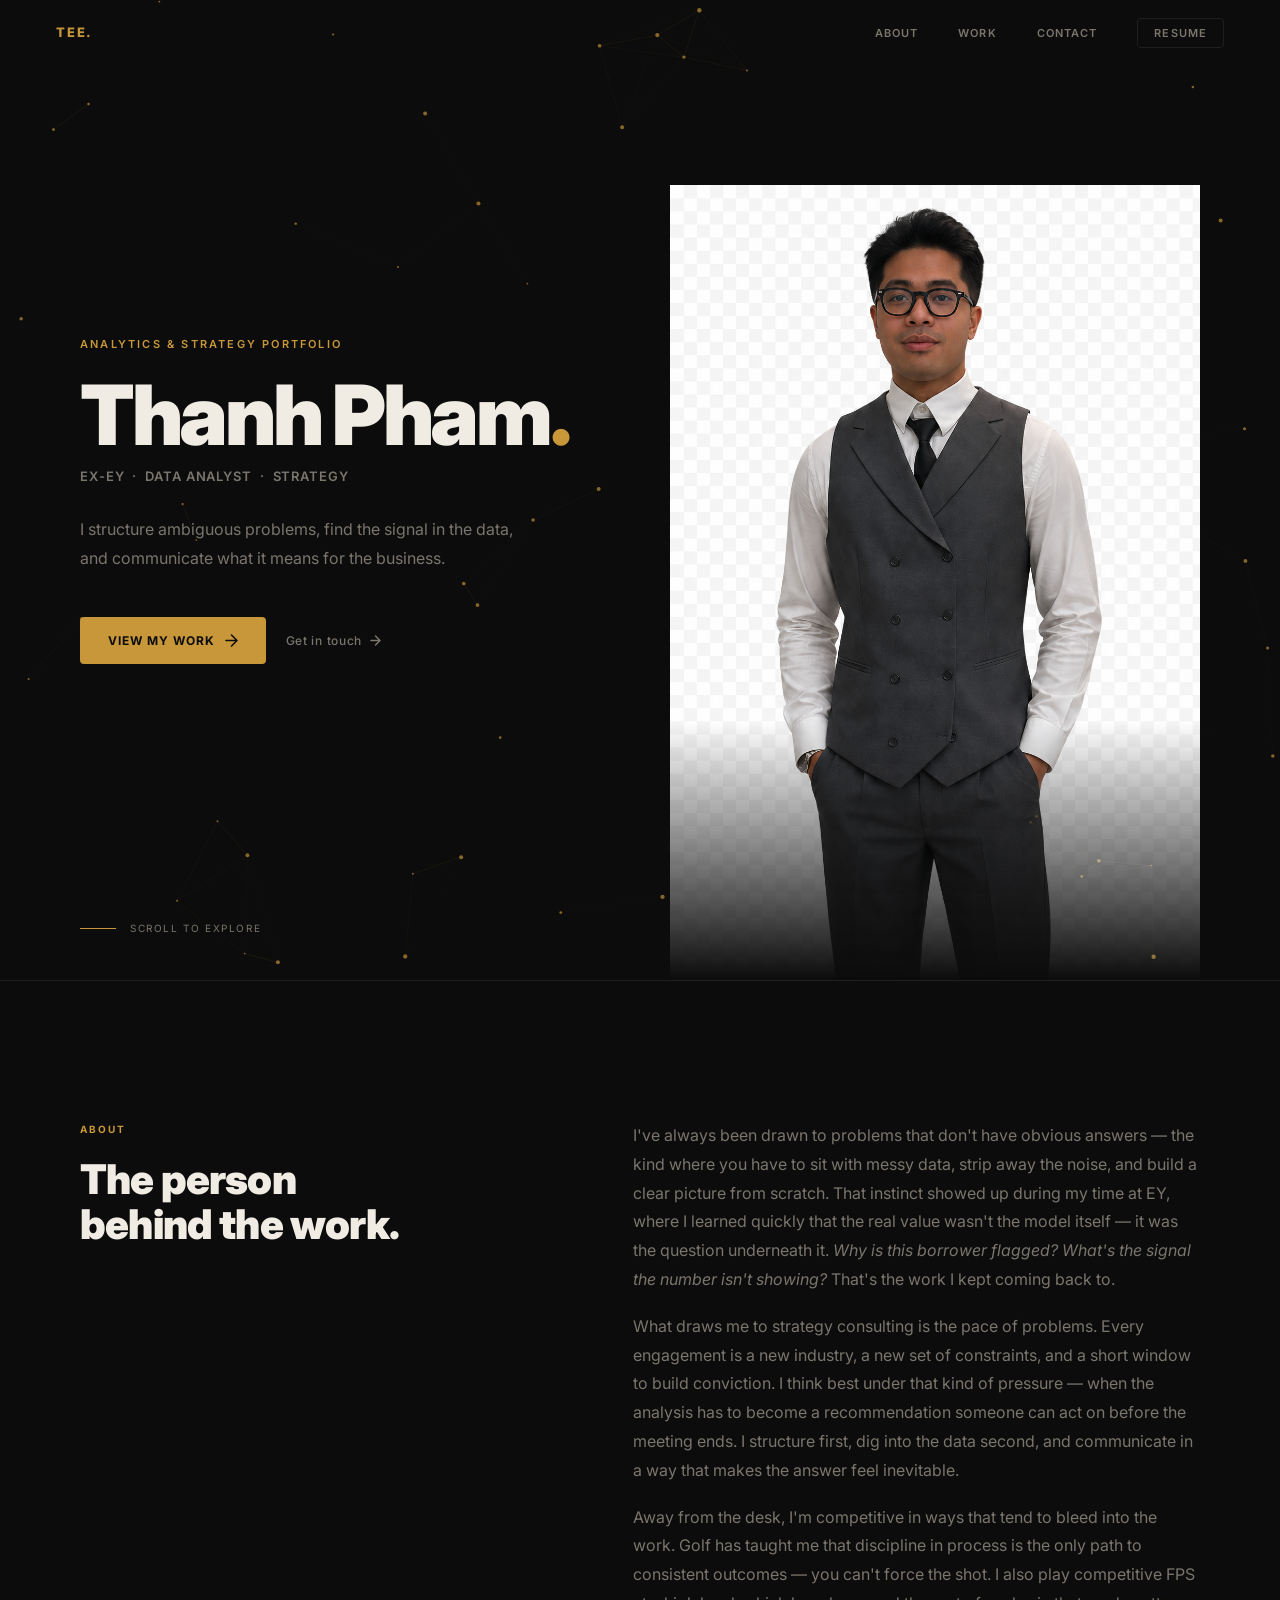
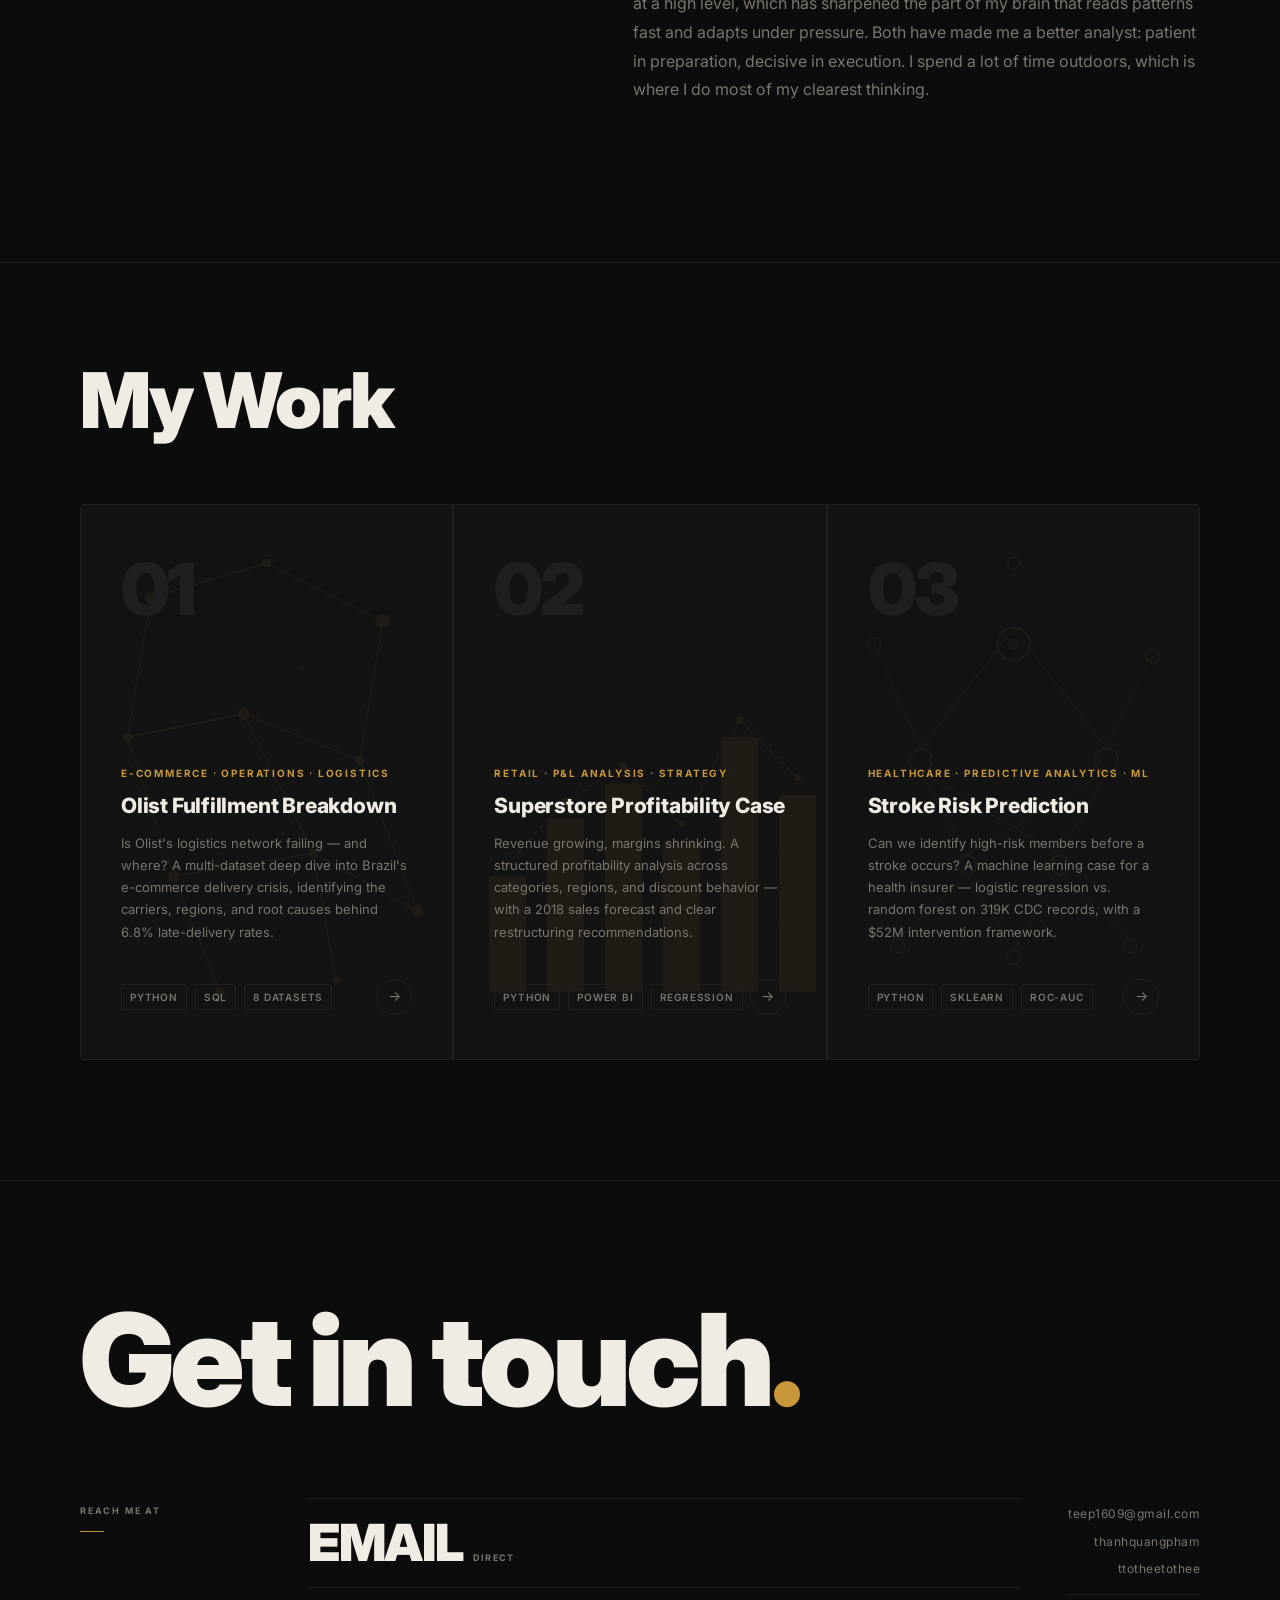
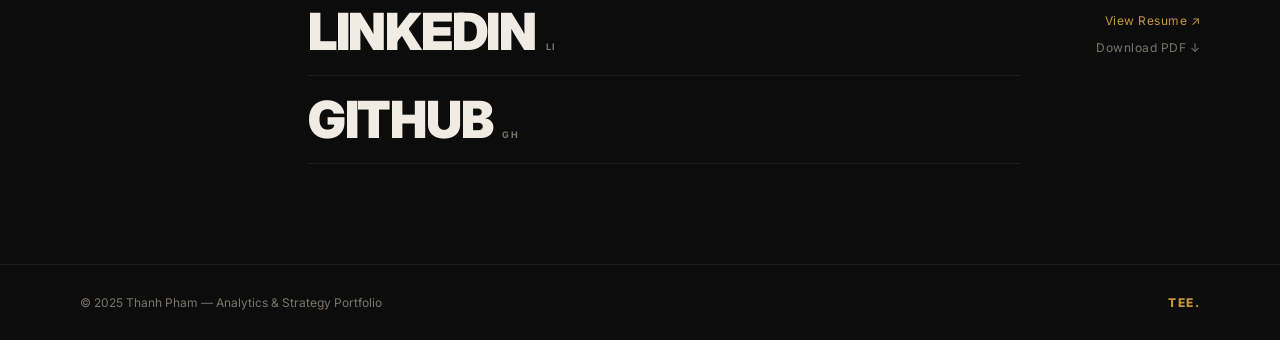
==== commit bf03169a: "Add files via upload" ====
--- a/index.html
+++ b/index.html
@@ -95,14 +95,21 @@
     .hero-inner {
       display: grid; grid-template-columns: 1fr 1fr;
       gap: 60px; align-items: center;
-      padding: 120px 80px 100px;
+      padding: 120px 80px 0;
       position: relative; z-index: 1;
       flex: 1;
-    }
-    .hero-text { display: flex; flex-direction: column; }
-    .hero-photo { display: flex; align-items: flex-end; justify-content: center; }
+      min-height: 100vh;
+    }
+    .hero-text { display: flex; flex-direction: column; padding-bottom: 100px; }
+    .hero-photo {
+      display: flex; align-items: flex-end; justify-content: center;
+      height: 100%;
+      align-self: stretch;
+    }
     .photo-frame {
-      width: 360px; height: 480px;
+      width: 100%;
+      height: calc(100vh - 40px);
+      max-width: 560px;
       display: flex; align-items: flex-end; justify-content: center;
       position: relative; overflow: visible;
       background: transparent;
@@ -113,14 +120,14 @@
       display: block;
       mask-image: linear-gradient(
         to bottom,
-        black 40%,
-        black 60%,
+        black 50%,
+        black 70%,
         transparent 100%
       );
       -webkit-mask-image: linear-gradient(
         to bottom,
-        black 40%,
-        black 60%,
+        black 50%,
+        black 70%,
         transparent 100%
       );
     }
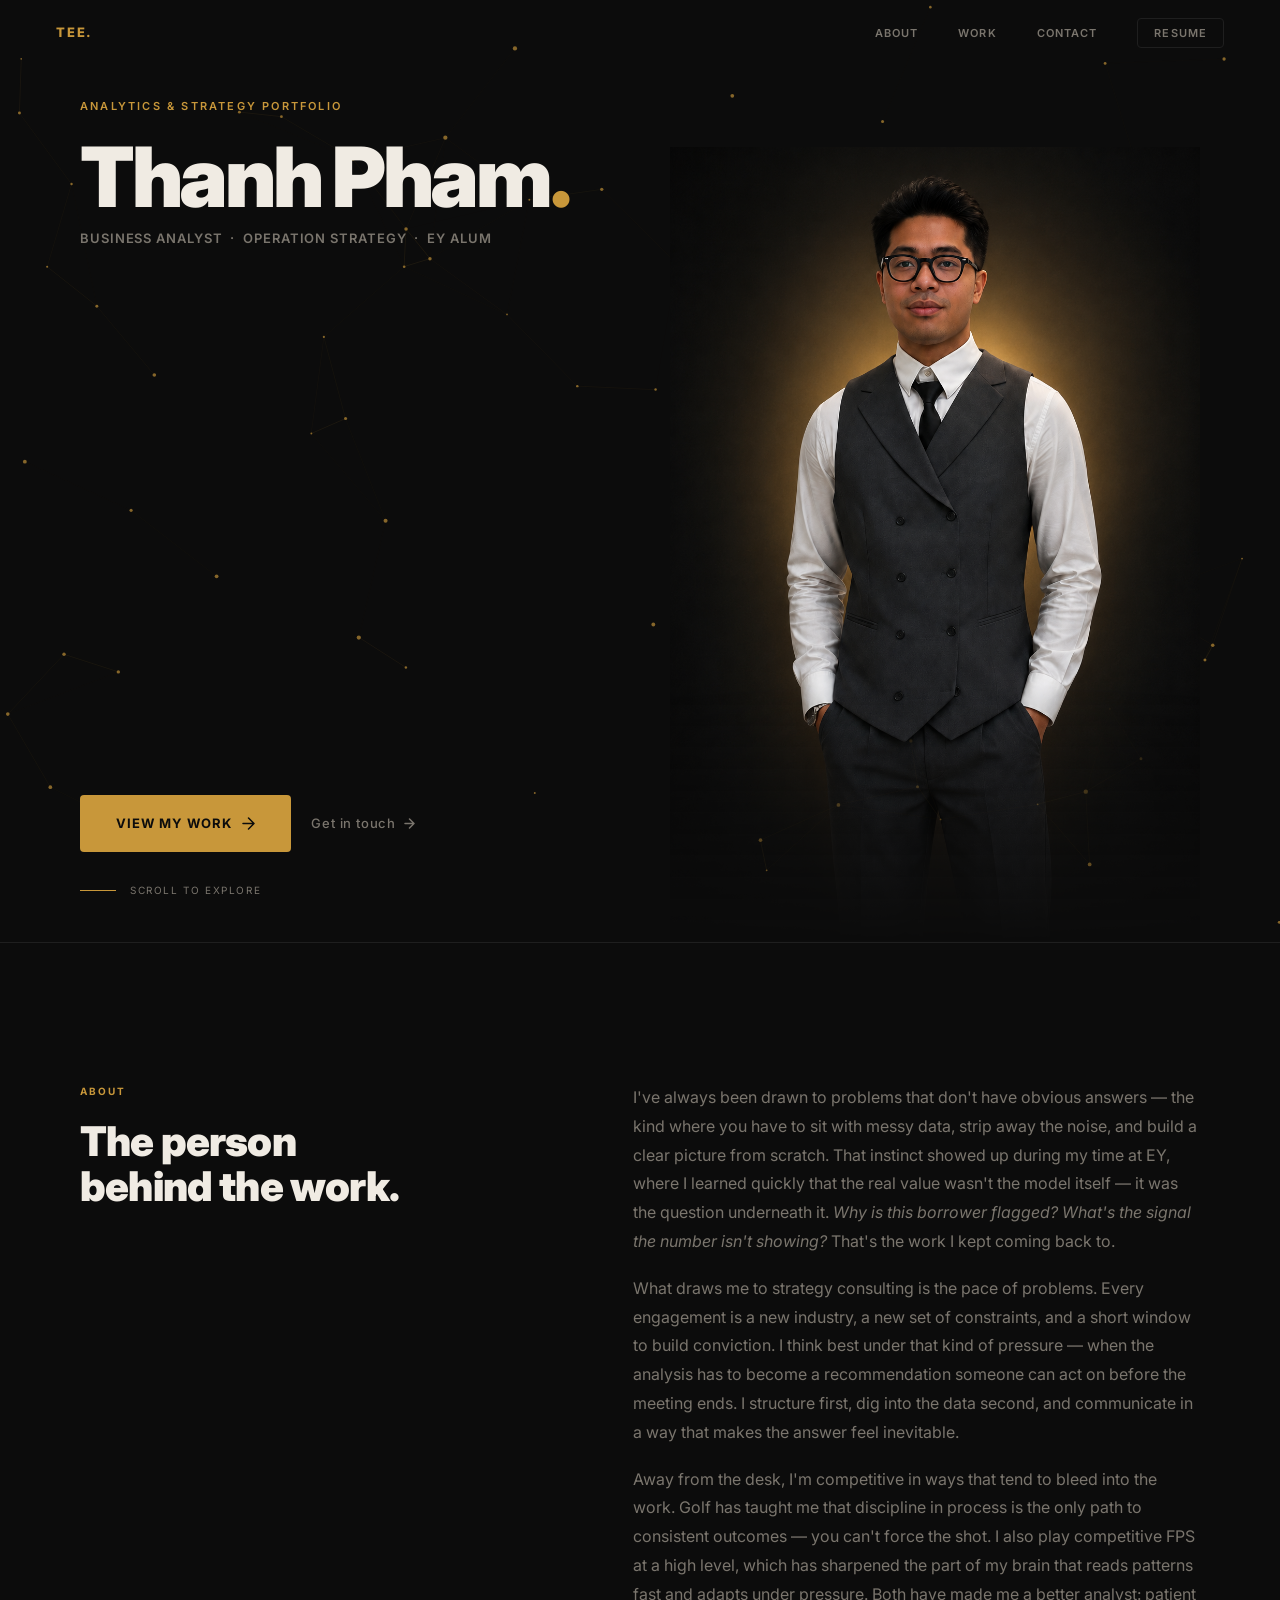
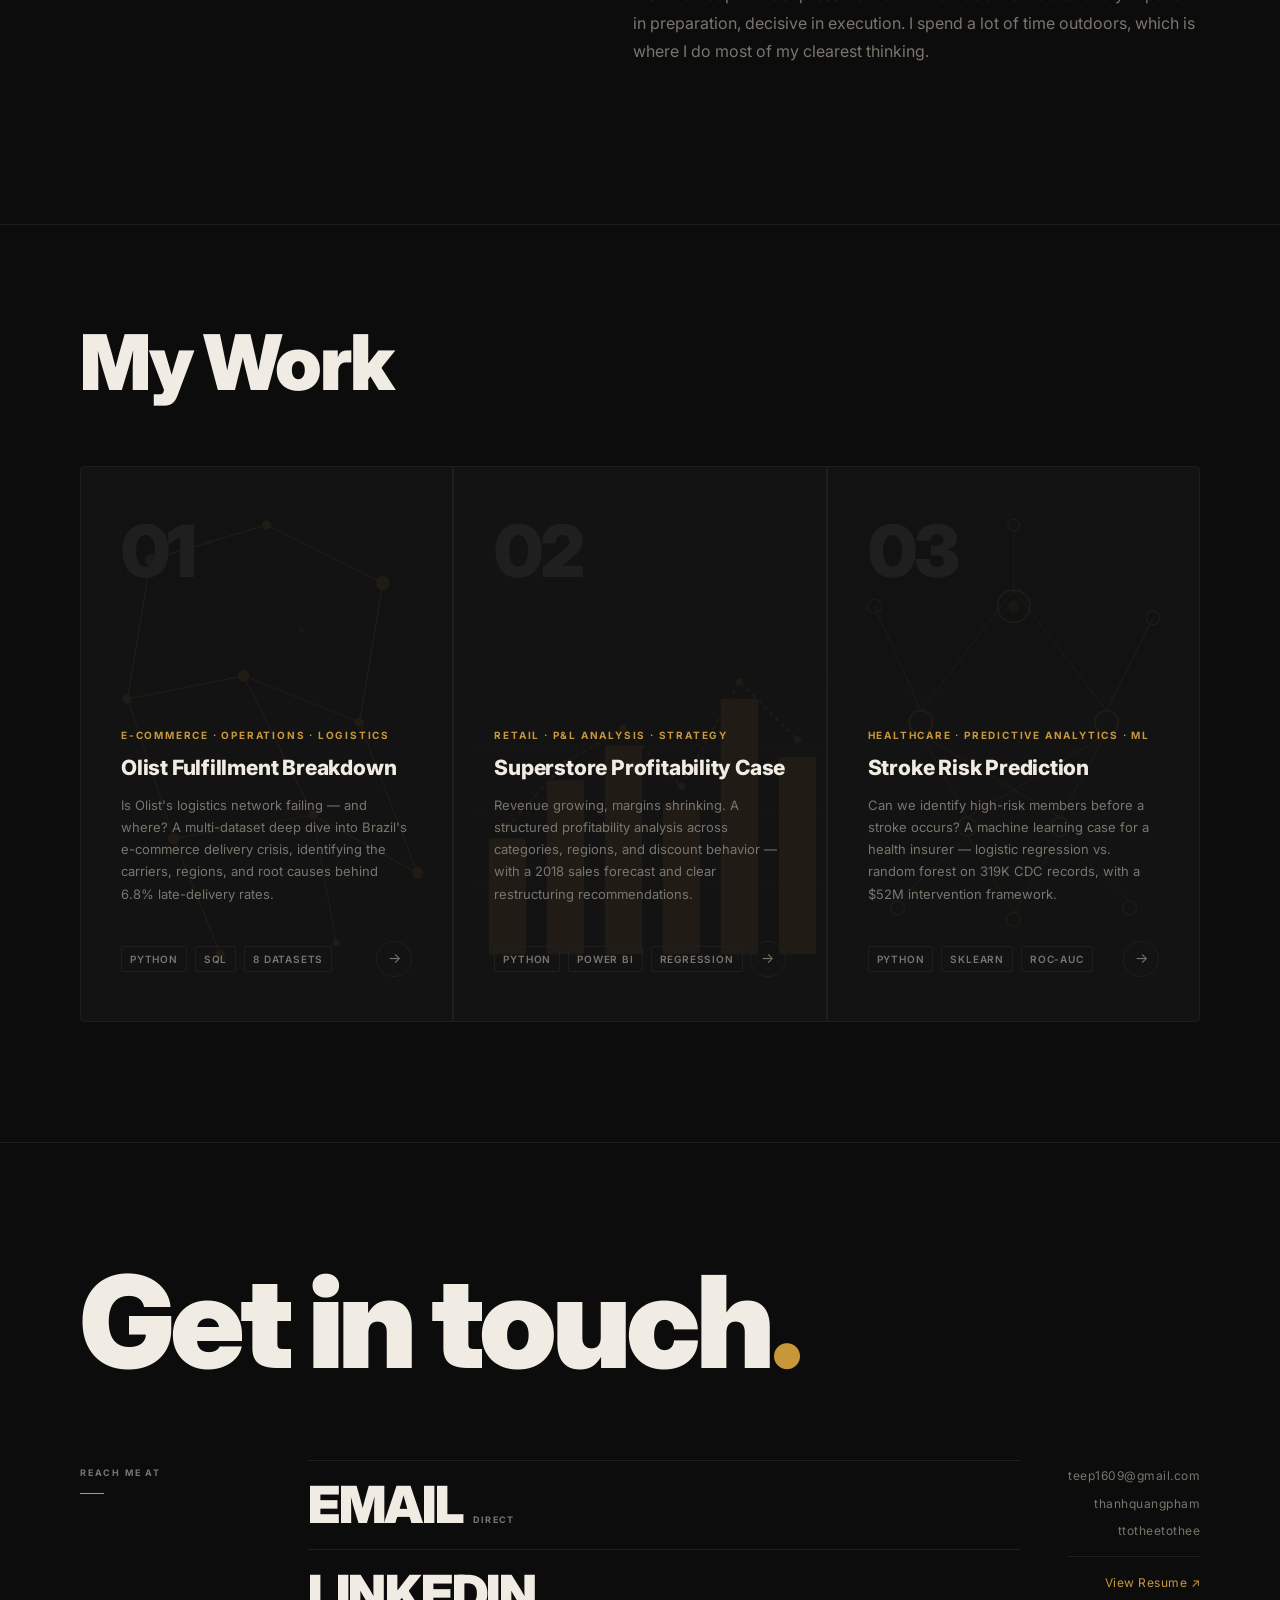
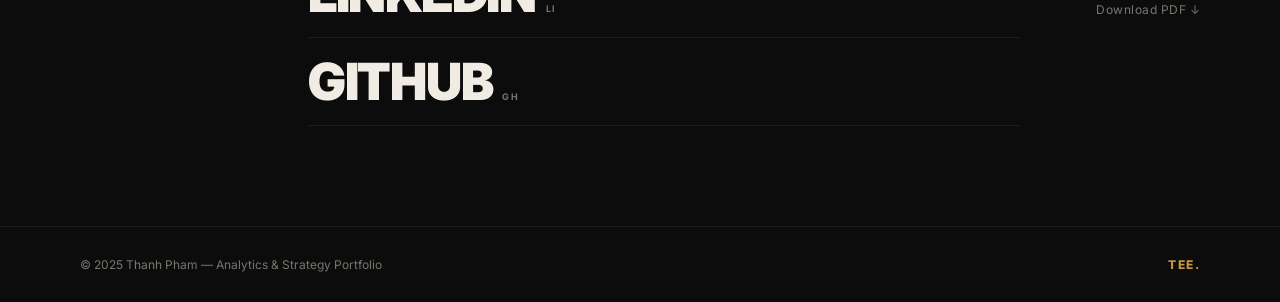
==== commit a9c48bc6: "Add files via upload" ====
--- a/index.html
+++ b/index.html
@@ -95,12 +95,13 @@
     .hero-inner {
       display: grid; grid-template-columns: 1fr 1fr;
       gap: 60px; align-items: center;
-      padding: 120px 80px 0;
+      padding: 82px 80px 0;
       position: relative; z-index: 1;
       flex: 1;
       min-height: 100vh;
-    }
-    .hero-text { display: flex; flex-direction: column; padding-bottom: 100px; }
+      align-items: flex-start;
+    }
+    .hero-text { display: flex; flex-direction: column; justify-content: flex-start; padding-top: 16px; padding-bottom: 90px; align-self: stretch; min-height: calc(100vh - 100px); }
     .hero-photo {
       display: flex; align-items: flex-end; justify-content: center;
       height: 100%;
@@ -165,7 +166,7 @@
       animation: fadeUp 0.8s var(--ease) 0.5s forwards;
     }
     .hero-sub {
-      margin-top: 28px;
+      margin-top: auto;
       max-width: 440px;
       font-size: clamp(14px, 1.5vw, 16px);
       font-weight: 400; color: var(--muted); line-height: 1.8;
@@ -174,15 +175,15 @@
     }
     .hero-sub strong { color: var(--text); font-weight: 600; }
     .hero-actions {
-      margin-top: 44px;
+      margin-top: auto;
       display: flex; gap: 20px; align-items: center;
       opacity: 0; animation: fadeUp 0.9s var(--ease) 0.85s forwards;
     }
     .btn-solid {
       display: inline-flex; align-items: center; gap: 10px;
-      padding: 14px 28px;
+      padding: 18px 36px;
       background: var(--accent); color: #0C0C0C;
-      font-size: 12px; font-weight: 700;
+      font-size: 13px; font-weight: 700;
       letter-spacing: 0.08em; text-transform: uppercase;
       border-radius: var(--radius);
       transition: background 0.2s, transform 0.2s;
@@ -190,7 +191,7 @@
     .btn-solid:hover { background: var(--accent-lt); transform: translateY(-2px); }
     .btn-outline {
       display: inline-flex; align-items: center; gap: 8px;
-      font-size: 12px; font-weight: 500; color: var(--muted);
+      font-size: 13px; font-weight: 500; color: var(--muted);
       letter-spacing: 0.06em;
       transition: color 0.2s;
     }
@@ -465,11 +466,8 @@
       <div class="hero-text">
         <p class="hero-eyebrow">Analytics &amp; Strategy Portfolio</p>
         <h1 class="hero-name">Thanh Pham<span class="dot">.</span></h1>
-        <p class="hero-role">ex-EY &nbsp;·&nbsp; Data Analyst &nbsp;·&nbsp; Strategy</p>
-        <p class="hero-sub">
-          I structure ambiguous problems, find the signal in the data,
-          and communicate what it means for the business.
-        </p>
+        <p class="hero-role">Business Analyst &nbsp;·&nbsp; Operation Strategy &nbsp;·&nbsp; EY Alum</p>
+
         <div class="hero-actions">
           <a href="#projects" class="btn-solid">
             View My Work
